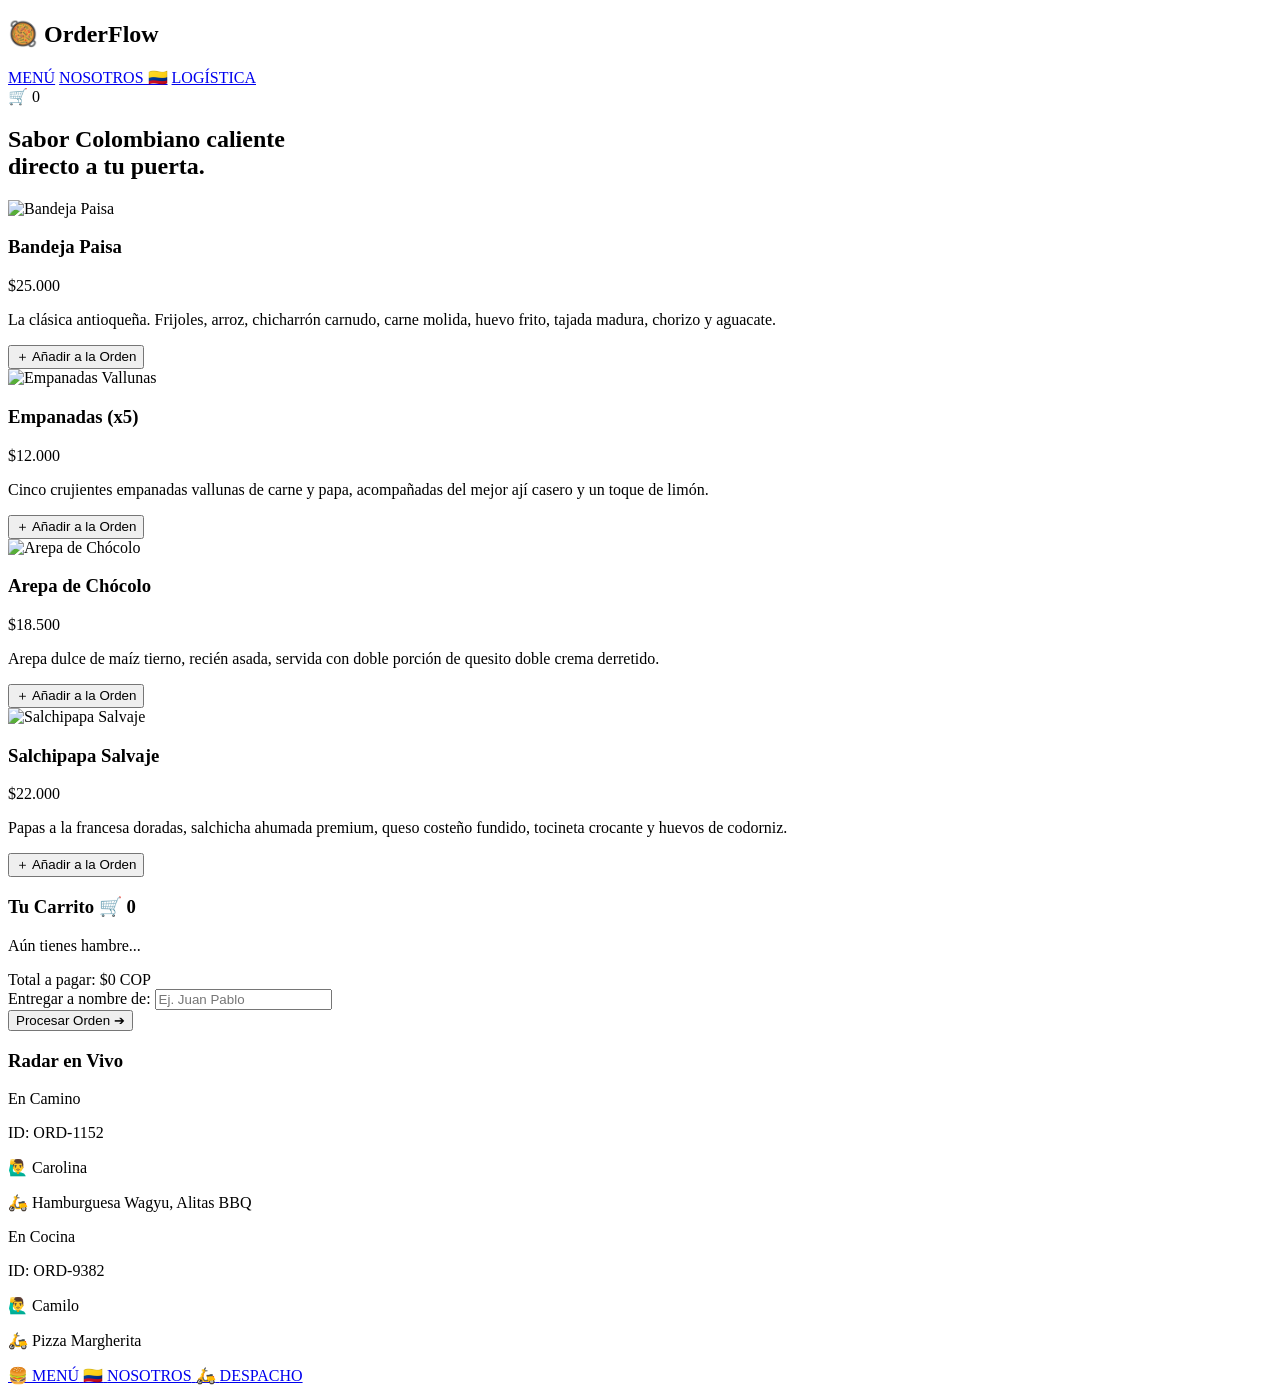
==== frontend/index.html @ 17a99659 "Fronted" ====
<!DOCTYPE html>
<html lang="es">
<head>
    <meta charset="UTF-8">
    <meta name="viewport" content="width=device-width, initial-scale=1.0">
    <title>OrderFlow - Menú 🇨🇴</title>
    <!-- Tailwind CSS CDN -->
    <script src="https://cdn.tailwindcss.com"></script>
</head>
<body class="bg-[#fdfbf9] min-h-screen text-gray-800 font-sans pb-24 md:pb-10">
    
    <!-- Navbar Premium -->
    <nav class="bg-white p-4 shadow-sm border-b border-orange-100 sticky top-0 z-50">
        <div class="container mx-auto max-w-5xl flex justify-between items-center px-4">
            <h1 class="text-2xl font-black tracking-tighter text-orange-600">🥘 Order<span class="text-gray-800">Flow</span></h1>
            <div class="hidden md:flex space-x-8 text-sm font-semibold text-gray-400 tracking-wide">
                <a href="index.html" class="text-orange-600 pb-1 border-b-2 border-orange-600">MENÚ</a>
                <a href="nosotros.html" class="hover:text-gray-800 transition">NOSOTROS 🇨🇴</a>
                <a href="logistica.html" class="hover:text-amber-600 transition">LOGÍSTICA</a>
            </div>
            <!-- Carrito en Navbar (Arriba a la derecha) -->
            <div onclick="document.getElementById('cartSection').scrollIntoView({behavior: 'smooth'})" class="bg-orange-100 px-3 py-1.5 rounded-full cursor-pointer hover:bg-orange-200 transition flex items-center gap-1.5 shadow-sm border border-orange-200">
                <span class="text-lg">🛒</span>
                <span id="navCartCount" class="font-bold text-orange-600 text-sm">0</span>
            </div>
        </div>
    </nav>

    <!-- Main Layout: Grid 2 Columnas -->
    <main class="container mx-auto px-4 mt-8 max-w-5xl">
        <h2 class="text-3xl md:text-4xl font-extrabold mb-8 text-gray-800 tracking-tight">Sabor Colombiano <span class="text-orange-500 italic">caliente</span> <br class="md:hidden">directo a tu puerta.</h2>
        
        <div class="flex flex-col lg:flex-row gap-8">
            
            <!-- Productos Locales (Izquierda) -->
            <div class="w-full lg:w-2/3 grid grid-cols-1 sm:grid-cols-2 gap-6" id="menuGrid">
                
                <!-- Card Paisa -->
                <div class="bg-white rounded-3xl shadow-sm border border-gray-100 overflow-hidden hover:shadow-xl transition duration-300 flex flex-col group relative">
                    <img src="https://images.unsplash.com/photo-1633504581786-316c800bc506?auto=format&fit=crop&q=80&w=800" alt="Bandeja Paisa" class="w-full h-48 object-cover group-hover:scale-105 transition duration-500">
                    <div class="p-5 flex flex-col flex-grow">
                        <div class="flex justify-between items-start mb-1">
                            <h3 class="font-bold text-lg text-gray-800">Bandeja Paisa</h3>
                            <span class="font-bold text-lg text-orange-500 bg-orange-50 px-2 rounded font-mono">$25.000</span>
                        </div>
                        <p class="text-xs text-gray-400 mb-5 leading-relaxed">La clásica antioqueña. Frijoles, arroz, chicharrón carnudo, carne molida, huevo frito, tajada madura, chorizo y aguacate.</p>
                        
                        <div class="mt-auto">
                            <button onclick="window.agregarAlCarrito('Bandeja Paisa', 25000)" class="w-full bg-orange-50 text-orange-600 font-bold py-2.5 rounded-xl hover:bg-orange-500 hover:text-white transition shadow-sm text-sm border border-orange-200 hover:border-transparent">
                                ＋ Añadir a la Orden
                            </button>
                        </div>
                    </div>
                </div>

                <!-- Card Empanadas -->
                <div class="bg-white rounded-3xl shadow-sm border border-gray-100 overflow-hidden hover:shadow-xl transition duration-300 flex flex-col group relative">
                    <img src="https://images.unsplash.com/photo-1601000676766-3d231de30ae7?auto=format&fit=crop&q=80&w=800" alt="Empanadas Vallunas" class="w-full h-48 object-cover group-hover:scale-105 transition duration-500">
                    <div class="p-5 flex flex-col flex-grow">
                        <div class="flex justify-between items-start mb-1">
                            <h3 class="font-bold text-lg text-gray-800">Empanadas (x5)</h3>
                            <span class="font-bold text-lg text-orange-500 bg-orange-50 px-2 rounded font-mono">$12.000</span>
                        </div>
                        <p class="text-xs text-gray-400 mb-5 leading-relaxed">Cinco crujientes empanadas vallunas de carne y papa, acompañadas del mejor ají casero y un toque de limón.</p>
                        
                        <div class="mt-auto">
                            <button onclick="window.agregarAlCarrito('Empanadas Vallunas', 12000)" class="w-full bg-orange-50 text-orange-600 font-bold py-2.5 rounded-xl hover:bg-orange-500 hover:text-white transition shadow-sm text-sm border border-orange-200 hover:border-transparent">
                                ＋ Añadir a la Orden
                            </button>
                        </div>
                    </div>
                </div>

                <!-- Card Arepa -->
                <div class="bg-white rounded-3xl shadow-sm border border-gray-100 overflow-hidden hover:shadow-xl transition duration-300 flex flex-col group relative">
                    <img src="https://images.unsplash.com/photo-1647426915159-fb9f82de405d?auto=format&fit=crop&q=80&w=800" alt="Arepa de Chócolo" class="w-full h-48 object-cover group-hover:scale-105 transition duration-500">
                    <div class="p-5 flex flex-col flex-grow">
                        <div class="flex justify-between items-start mb-1">
                            <h3 class="font-bold text-lg text-gray-800">Arepa de Chócolo</h3>
                            <span class="font-bold text-lg text-orange-500 bg-orange-50 px-2 rounded font-mono">$18.500</span>
                        </div>
                        <p class="text-xs text-gray-400 mb-5 leading-relaxed">Arepa dulce de maíz tierno, recién asada, servida con doble porción de quesito doble crema derretido.</p>
                        
                        <div class="mt-auto">
                            <button onclick="window.agregarAlCarrito('Arepa Chócolo', 18500)" class="w-full bg-orange-50 text-orange-600 font-bold py-2.5 rounded-xl hover:bg-orange-500 hover:text-white transition shadow-sm text-sm border border-orange-200 hover:border-transparent">
                                ＋ Añadir a la Orden
                            </button>
                        </div>
                    </div>
                </div>

                <!-- Card Salchipapa -->
                <div class="bg-white rounded-3xl shadow-sm border border-gray-100 overflow-hidden hover:shadow-xl transition duration-300 flex flex-col group relative">
                    <img src="https://images.unsplash.com/photo-1550505191-45de4c892b1b?auto=format&fit=crop&q=80&w=800" alt="Salchipapa Salvaje" class="w-full h-48 object-cover group-hover:scale-105 transition duration-500">
                    <div class="p-5 flex flex-col flex-grow">
                        <div class="flex justify-between items-start mb-1">
                            <h3 class="font-bold text-lg text-gray-800">Salchipapa Salvaje</h3>
                            <span class="font-bold text-lg text-orange-500 bg-orange-50 px-2 rounded font-mono">$22.000</span>
                        </div>
                        <p class="text-xs text-gray-400 mb-5 leading-relaxed">Papas a la francesa doradas, salchicha ahumada premium, queso costeño fundido, tocineta crocante y huevos de codorniz.</p>
                        
                        <div class="mt-auto">
                            <button onclick="window.agregarAlCarrito('Salchipapa Salvaje', 22000)" class="w-full bg-orange-50 text-orange-600 font-bold py-2.5 rounded-xl hover:bg-orange-500 hover:text-white transition shadow-sm text-sm border border-orange-200 hover:border-transparent">
                                ＋ Añadir a la Orden
                            </button>
                        </div>
                    </div>
                </div>

            </div>

            <!-- Panel Derecho (Carrito y Tracker) -->
            <div class="w-full lg:w-1/3 flex flex-col gap-6">
                
                <!-- Resumen Carrito -->
                <div id="cartSection" class="bg-white rounded-3xl shadow-lg border border-gray-100 p-6 scroll-mt-24">
                    <h3 class="text-xl font-bold mb-4 text-gray-800 flex items-center justify-between">
                        Tu Carrito 🛒
                        <span id="cartCountBadge" class="bg-orange-500 text-white text-xs px-2 py-0.5 rounded-full">0</span>
                    </h3>
                    
                    <!-- Items Box -->
                    <div id="cartItems" class="space-y-3 mb-4 max-h-48 overflow-y-auto pr-2">
                        <p class="text-gray-400 text-sm italic py-2 text-center">Aún tienes hambre...</p>
                    </div>

                    <div class="border-t border-gray-100 pt-4 mb-4">
                        <div class="flex justify-between items-center font-black text-lg text-gray-800">
                            <span>Total a pagar:</span>
                            <span id="cartTotal" class="text-orange-500 text-2xl font-mono">$0 COP</span>
                        </div>
                    </div>

                    <!-- Formulario Final Checkout -->
                    <form id="formPedido" class="space-y-4">
                        <div class="bg-gray-50 p-4 rounded-xl border border-gray-200">
                            <label class="block text-xs font-bold text-gray-500 mb-2">Entregar a nombre de:</label>
                            <input type="text" id="nombreInput" required class="w-full bg-white border border-gray-200 rounded-lg p-3 focus:ring-2 focus:ring-orange-500 outline-none text-sm transition" placeholder="Ej. Juan Pablo">
                        </div>
                        
                        <button type="submit" id="btnSubmit" class="w-full bg-orange-500 text-white font-bold py-3.5 rounded-xl hover:bg-orange-600 hover:-translate-y-1 transition transform shadow-lg shadow-orange-500/30 flex justify-center items-center cursor-pointer">
                            <span id="btnText">Procesar Orden ➔</span>
                        </button>
                    </form>
                </div>

                <!-- "Radar" de pedidos en vivo -->
                <div class="bg-gradient-to-br from-gray-800 to-gray-900 rounded-3xl p-6 shadow-xl text-white">
                    <div class="flex items-center gap-2 mb-4">
                        <span class="relative flex h-3 w-3">
                          <span class="animate-ping absolute inline-flex h-full w-full rounded-full bg-green-400 opacity-75"></span>
                          <span class="relative inline-flex rounded-full h-3 w-3 bg-green-500"></span>
                        </span>
                        <h3 class="font-bold text-sm uppercase tracking-wider text-gray-200">Radar en Vivo</h3>
                    </div>
                    
                    <div id="listaPedidos" class="space-y-3">
                        <p class="text-gray-500 text-sm italic">Tus domicilios recientes aparecerán aquí.</p>
                    </div>
                </div>

            </div>

        </div>
    </main>

    <!-- Mobile Bottom Navbar (App-like) -->
    <nav class="md:hidden fixed bottom-0 left-0 w-full bg-white border-t border-gray-100 z-50 flex justify-around items-center pt-2 pb-6 shadow-[0_-5px_15px_-3px_rgba(0,0,0,0.05)]">
        <a href="index.html" class="flex flex-col items-center text-orange-600 transition">
            <span class="text-xl mb-0.5">🍔</span>
            <span class="text-[10px] font-bold tracking-wider">MENÚ</span>
        </a>
        <a href="nosotros.html" class="flex flex-col items-center text-gray-400 hover:text-gray-800 transition">
            <span class="text-xl mb-0.5">🇨🇴</span>
            <span class="text-[10px] font-bold tracking-wider">NOSOTROS</span>
        </a>
        <a href="logistica.html" class="flex flex-col items-center text-gray-400 hover:text-gray-800 transition">
            <span class="text-xl mb-0.5">🛵</span>
            <span class="text-[10px] font-bold tracking-wider">DESPACHO</span>
        </a>
    </nav>

    <!-- JS Modular -->
    <script type="module" src="js/app.js"></script>
</body>
</html>
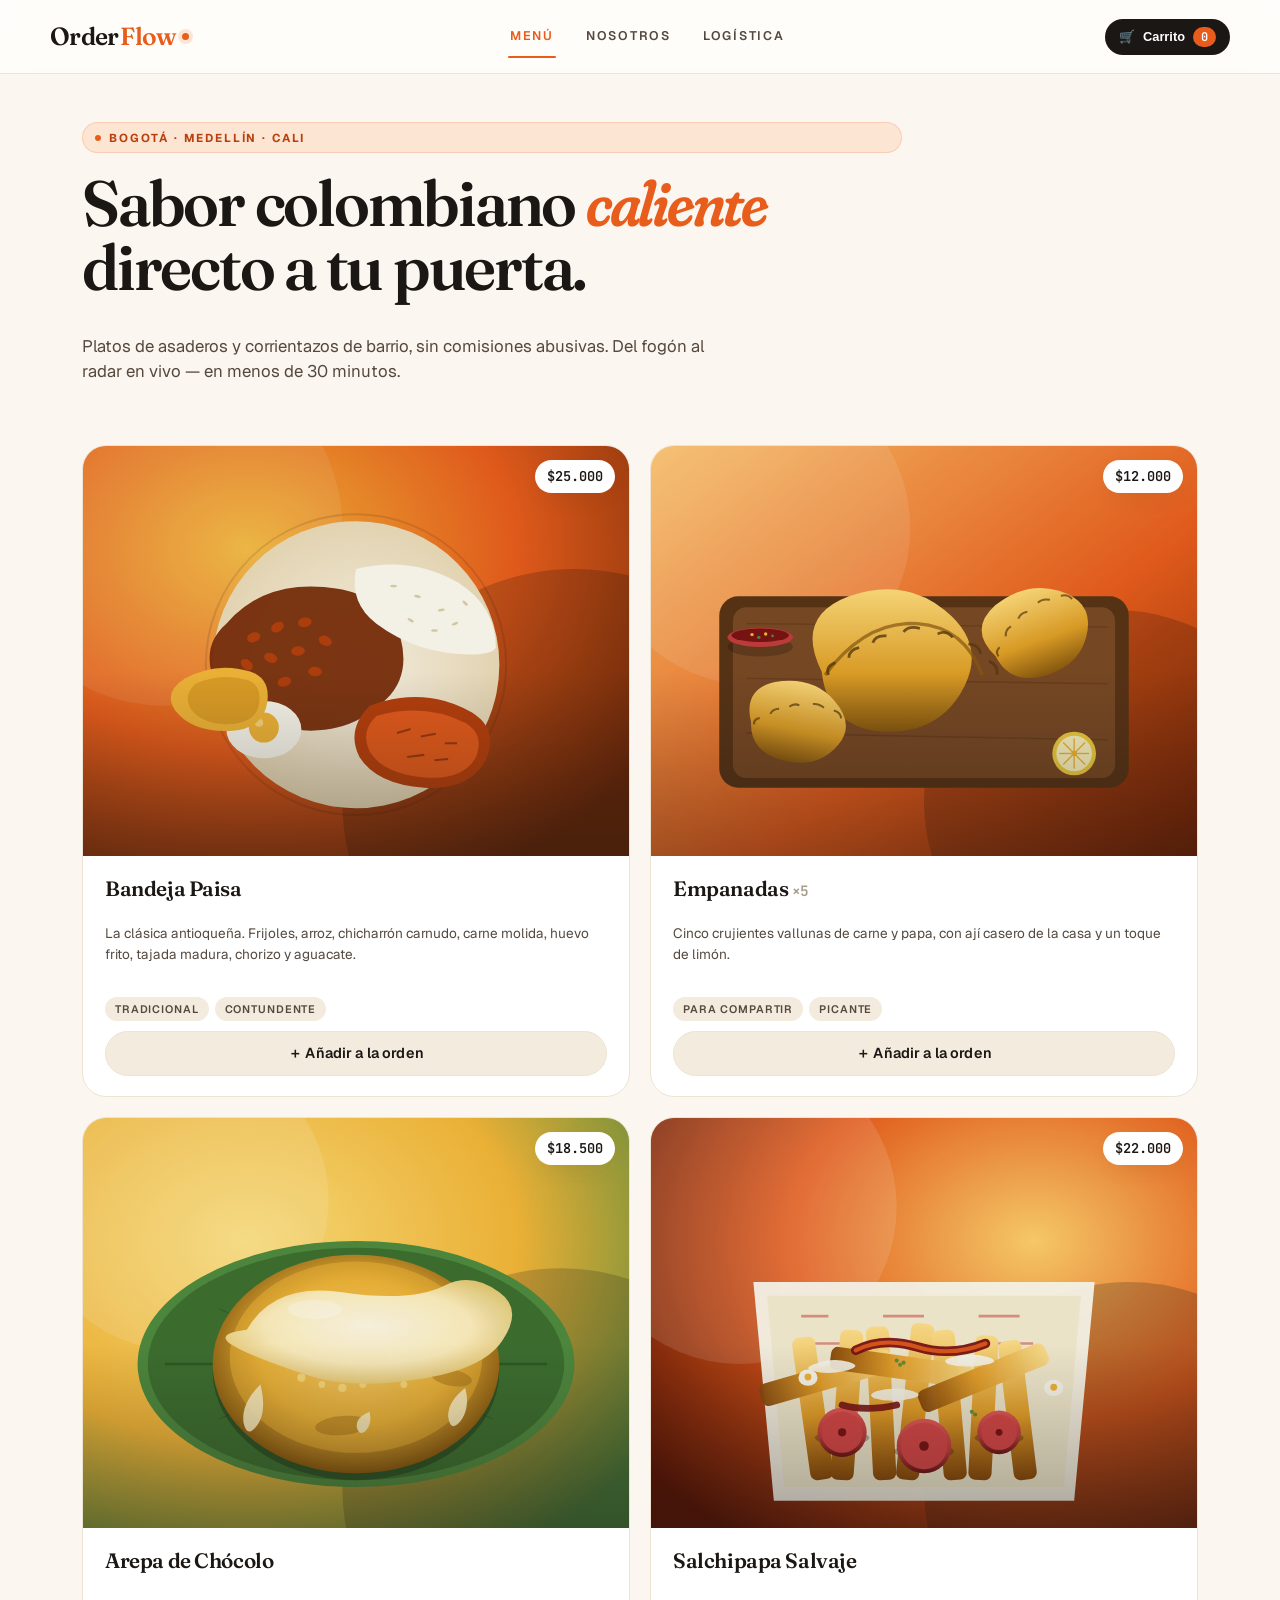
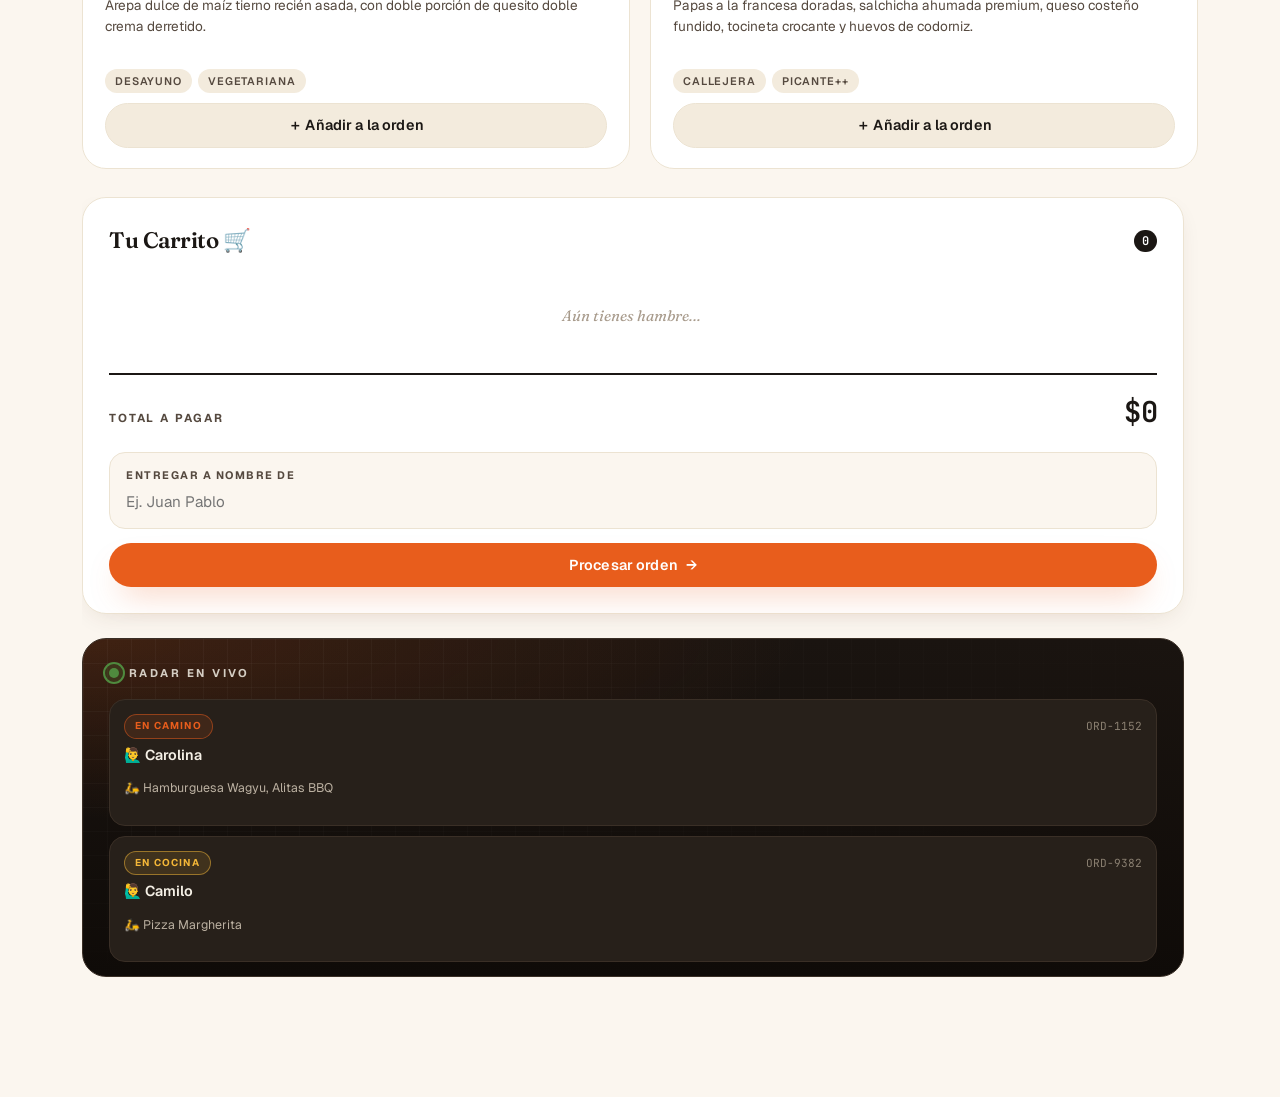
==== commit 3cd3c0ff: "feat(fronted) Estilo remodelado" ====
--- a/frontend/index.html
+++ b/frontend/index.html
@@ -3,184 +3,201 @@
 <head>
     <meta charset="UTF-8">
     <meta name="viewport" content="width=device-width, initial-scale=1.0">
-    <title>OrderFlow - Menú 🇨🇴</title>
-    <!-- Tailwind CSS CDN -->
-    <script src="https://cdn.tailwindcss.com"></script>
+    <meta name="description" content="OrderFlow — sabor colombiano caliente directo a tu puerta. Plataforma serverless de domicilios para restaurantes locales.">
+    <title>OrderFlow · Sabor colombiano caliente</title>
+
+    <link rel="preconnect" href="https://fonts.googleapis.com">
+    <link rel="preconnect" href="https://fonts.gstatic.com" crossorigin>
+    <link href="https://fonts.googleapis.com/css2?family=Fraunces:ital,opsz,wght@0,9..144,400..700;1,9..144,400..700&family=Geist:wght@300..700&family=JetBrains+Mono:wght@400;600&display=swap" rel="stylesheet">
+
+    <link rel="stylesheet" href="assets/styles/tokens.css">
+    <link rel="stylesheet" href="assets/styles/app.css">
 </head>
-<body class="bg-[#fdfbf9] min-h-screen text-gray-800 font-sans pb-24 md:pb-10">
-    
-    <!-- Navbar Premium -->
-    <nav class="bg-white p-4 shadow-sm border-b border-orange-100 sticky top-0 z-50">
-        <div class="container mx-auto max-w-5xl flex justify-between items-center px-4">
-            <h1 class="text-2xl font-black tracking-tighter text-orange-600">🥘 Order<span class="text-gray-800">Flow</span></h1>
-            <div class="hidden md:flex space-x-8 text-sm font-semibold text-gray-400 tracking-wide">
-                <a href="index.html" class="text-orange-600 pb-1 border-b-2 border-orange-600">MENÚ</a>
-                <a href="nosotros.html" class="hover:text-gray-800 transition">NOSOTROS 🇨🇴</a>
-                <a href="logistica.html" class="hover:text-amber-600 transition">LOGÍSTICA</a>
-            </div>
-            <!-- Carrito en Navbar (Arriba a la derecha) -->
-            <div onclick="document.getElementById('cartSection').scrollIntoView({behavior: 'smooth'})" class="bg-orange-100 px-3 py-1.5 rounded-full cursor-pointer hover:bg-orange-200 transition flex items-center gap-1.5 shadow-sm border border-orange-200">
-                <span class="text-lg">🛒</span>
-                <span id="navCartCount" class="font-bold text-orange-600 text-sm">0</span>
-            </div>
+<body>
+
+    <!-- NAV -->
+    <header class="nav-top">
+        <div class="contenedor nav-top__fila">
+            <a href="index.html" class="marca" style="text-decoration:none; color:var(--carbon);">
+                Order<span class="marca__acento">Flow</span><span class="marca__punto"></span>
+            </a>
+            <nav class="nav-enlaces">
+                <a href="index.html" class="activo">Menú</a>
+                <a href="nosotros.html">Nosotros</a>
+                <a href="logistica.html">Logística</a>
+            </nav>
+            <button type="button" class="pill-carrito" onclick="document.getElementById('cartSection').scrollIntoView({behavior:'smooth'})" aria-label="Ir al carrito">
+                <span aria-hidden="true">🛒</span>
+                <span>Carrito</span>
+                <span class="pill-carrito__num" id="navCartCount">0</span>
+            </button>
         </div>
-    </nav>
-
-    <!-- Main Layout: Grid 2 Columnas -->
-    <main class="container mx-auto px-4 mt-8 max-w-5xl">
-        <h2 class="text-3xl md:text-4xl font-extrabold mb-8 text-gray-800 tracking-tight">Sabor Colombiano <span class="text-orange-500 italic">caliente</span> <br class="md:hidden">directo a tu puerta.</h2>
-        
-        <div class="flex flex-col lg:flex-row gap-8">
-            
-            <!-- Productos Locales (Izquierda) -->
-            <div class="w-full lg:w-2/3 grid grid-cols-1 sm:grid-cols-2 gap-6" id="menuGrid">
-                
-                <!-- Card Paisa -->
-                <div class="bg-white rounded-3xl shadow-sm border border-gray-100 overflow-hidden hover:shadow-xl transition duration-300 flex flex-col group relative">
-                    <img src="https://images.unsplash.com/photo-1633504581786-316c800bc506?auto=format&fit=crop&q=80&w=800" alt="Bandeja Paisa" class="w-full h-48 object-cover group-hover:scale-105 transition duration-500">
-                    <div class="p-5 flex flex-col flex-grow">
-                        <div class="flex justify-between items-start mb-1">
-                            <h3 class="font-bold text-lg text-gray-800">Bandeja Paisa</h3>
-                            <span class="font-bold text-lg text-orange-500 bg-orange-50 px-2 rounded font-mono">$25.000</span>
-                        </div>
-                        <p class="text-xs text-gray-400 mb-5 leading-relaxed">La clásica antioqueña. Frijoles, arroz, chicharrón carnudo, carne molida, huevo frito, tajada madura, chorizo y aguacate.</p>
-                        
-                        <div class="mt-auto">
-                            <button onclick="window.agregarAlCarrito('Bandeja Paisa', 25000)" class="w-full bg-orange-50 text-orange-600 font-bold py-2.5 rounded-xl hover:bg-orange-500 hover:text-white transition shadow-sm text-sm border border-orange-200 hover:border-transparent">
-                                ＋ Añadir a la Orden
-                            </button>
-                        </div>
-                    </div>
-                </div>
-
-                <!-- Card Empanadas -->
-                <div class="bg-white rounded-3xl shadow-sm border border-gray-100 overflow-hidden hover:shadow-xl transition duration-300 flex flex-col group relative">
-                    <img src="https://images.unsplash.com/photo-1601000676766-3d231de30ae7?auto=format&fit=crop&q=80&w=800" alt="Empanadas Vallunas" class="w-full h-48 object-cover group-hover:scale-105 transition duration-500">
-                    <div class="p-5 flex flex-col flex-grow">
-                        <div class="flex justify-between items-start mb-1">
-                            <h3 class="font-bold text-lg text-gray-800">Empanadas (x5)</h3>
-                            <span class="font-bold text-lg text-orange-500 bg-orange-50 px-2 rounded font-mono">$12.000</span>
-                        </div>
-                        <p class="text-xs text-gray-400 mb-5 leading-relaxed">Cinco crujientes empanadas vallunas de carne y papa, acompañadas del mejor ají casero y un toque de limón.</p>
-                        
-                        <div class="mt-auto">
-                            <button onclick="window.agregarAlCarrito('Empanadas Vallunas', 12000)" class="w-full bg-orange-50 text-orange-600 font-bold py-2.5 rounded-xl hover:bg-orange-500 hover:text-white transition shadow-sm text-sm border border-orange-200 hover:border-transparent">
-                                ＋ Añadir a la Orden
-                            </button>
-                        </div>
-                    </div>
-                </div>
-
-                <!-- Card Arepa -->
-                <div class="bg-white rounded-3xl shadow-sm border border-gray-100 overflow-hidden hover:shadow-xl transition duration-300 flex flex-col group relative">
-                    <img src="https://images.unsplash.com/photo-1647426915159-fb9f82de405d?auto=format&fit=crop&q=80&w=800" alt="Arepa de Chócolo" class="w-full h-48 object-cover group-hover:scale-105 transition duration-500">
-                    <div class="p-5 flex flex-col flex-grow">
-                        <div class="flex justify-between items-start mb-1">
-                            <h3 class="font-bold text-lg text-gray-800">Arepa de Chócolo</h3>
-                            <span class="font-bold text-lg text-orange-500 bg-orange-50 px-2 rounded font-mono">$18.500</span>
-                        </div>
-                        <p class="text-xs text-gray-400 mb-5 leading-relaxed">Arepa dulce de maíz tierno, recién asada, servida con doble porción de quesito doble crema derretido.</p>
-                        
-                        <div class="mt-auto">
-                            <button onclick="window.agregarAlCarrito('Arepa Chócolo', 18500)" class="w-full bg-orange-50 text-orange-600 font-bold py-2.5 rounded-xl hover:bg-orange-500 hover:text-white transition shadow-sm text-sm border border-orange-200 hover:border-transparent">
-                                ＋ Añadir a la Orden
-                            </button>
-                        </div>
-                    </div>
-                </div>
-
-                <!-- Card Salchipapa -->
-                <div class="bg-white rounded-3xl shadow-sm border border-gray-100 overflow-hidden hover:shadow-xl transition duration-300 flex flex-col group relative">
-                    <img src="https://images.unsplash.com/photo-1550505191-45de4c892b1b?auto=format&fit=crop&q=80&w=800" alt="Salchipapa Salvaje" class="w-full h-48 object-cover group-hover:scale-105 transition duration-500">
-                    <div class="p-5 flex flex-col flex-grow">
-                        <div class="flex justify-between items-start mb-1">
-                            <h3 class="font-bold text-lg text-gray-800">Salchipapa Salvaje</h3>
-                            <span class="font-bold text-lg text-orange-500 bg-orange-50 px-2 rounded font-mono">$22.000</span>
-                        </div>
-                        <p class="text-xs text-gray-400 mb-5 leading-relaxed">Papas a la francesa doradas, salchicha ahumada premium, queso costeño fundido, tocineta crocante y huevos de codorniz.</p>
-                        
-                        <div class="mt-auto">
-                            <button onclick="window.agregarAlCarrito('Salchipapa Salvaje', 22000)" class="w-full bg-orange-50 text-orange-600 font-bold py-2.5 rounded-xl hover:bg-orange-500 hover:text-white transition shadow-sm text-sm border border-orange-200 hover:border-transparent">
-                                ＋ Añadir a la Orden
-                            </button>
-                        </div>
-                    </div>
-                </div>
-
-            </div>
-
-            <!-- Panel Derecho (Carrito y Tracker) -->
-            <div class="w-full lg:w-1/3 flex flex-col gap-6">
-                
-                <!-- Resumen Carrito -->
-                <div id="cartSection" class="bg-white rounded-3xl shadow-lg border border-gray-100 p-6 scroll-mt-24">
-                    <h3 class="text-xl font-bold mb-4 text-gray-800 flex items-center justify-between">
-                        Tu Carrito 🛒
-                        <span id="cartCountBadge" class="bg-orange-500 text-white text-xs px-2 py-0.5 rounded-full">0</span>
-                    </h3>
-                    
-                    <!-- Items Box -->
-                    <div id="cartItems" class="space-y-3 mb-4 max-h-48 overflow-y-auto pr-2">
-                        <p class="text-gray-400 text-sm italic py-2 text-center">Aún tienes hambre...</p>
-                    </div>
-
-                    <div class="border-t border-gray-100 pt-4 mb-4">
-                        <div class="flex justify-between items-center font-black text-lg text-gray-800">
-                            <span>Total a pagar:</span>
-                            <span id="cartTotal" class="text-orange-500 text-2xl font-mono">$0 COP</span>
-                        </div>
-                    </div>
-
-                    <!-- Formulario Final Checkout -->
-                    <form id="formPedido" class="space-y-4">
-                        <div class="bg-gray-50 p-4 rounded-xl border border-gray-200">
-                            <label class="block text-xs font-bold text-gray-500 mb-2">Entregar a nombre de:</label>
-                            <input type="text" id="nombreInput" required class="w-full bg-white border border-gray-200 rounded-lg p-3 focus:ring-2 focus:ring-orange-500 outline-none text-sm transition" placeholder="Ej. Juan Pablo">
-                        </div>
-                        
-                        <button type="submit" id="btnSubmit" class="w-full bg-orange-500 text-white font-bold py-3.5 rounded-xl hover:bg-orange-600 hover:-translate-y-1 transition transform shadow-lg shadow-orange-500/30 flex justify-center items-center cursor-pointer">
-                            <span id="btnText">Procesar Orden ➔</span>
+    </header>
+
+    <!-- HERO + GRID -->
+    <main class="contenedor" style="padding-top:48px; padding-bottom:80px;">
+
+        <section style="display:flex; flex-direction:column; gap:18px; max-width:820px; margin-bottom:44px;">
+            <span class="kicker">
+                <span style="width:6px;height:6px;border-radius:99px;background:var(--brasa);display:inline-block"></span>
+                Bogotá · Medellín · Cali
+            </span>
+            <h1 class="titular">
+                Sabor colombiano <em>caliente</em><br>
+                directo a tu puerta.
+            </h1>
+            <p class="subtitular">
+                Platos de asaderos y corrientazos de barrio, sin comisiones abusivas.
+                Del fogón al radar en vivo — en menos de 30 minutos.
+            </p>
+        </section>
+
+        <div style="display:grid; grid-template-columns:1fr; gap:28px;" class="grid-mayor">
+            <section class="plato-grid">
+                <!-- Plato: Bandeja Paisa -->
+                <article class="plato reveal">
+                    <div class="plato__foto-wrap">
+                        <span class="plato__precio-badge">$25.000</span>
+                        <img data-img="bandeja-paisa.svg" alt="Bandeja Paisa servida con frijoles, chicharrón, huevo y tajada madura" class="plato__foto" loading="lazy">
+                    </div>
+                    <div class="plato__cuerpo">
+                        <h2 class="plato__titulo">Bandeja Paisa</h2>
+                        <p class="plato__desc">La clásica antioqueña. Frijoles, arroz, chicharrón carnudo, carne molida, huevo frito, tajada madura, chorizo y aguacate.</p>
+                        <div class="plato__tags">
+                            <span class="plato__tag">tradicional</span>
+                            <span class="plato__tag">contundente</span>
+                        </div>
+                        <button type="button" class="btn btn--fantasma btn--bloque" onclick="window.agregarAlCarrito('Bandeja Paisa', 25000)">
+                            ＋ Añadir a la orden
+                        </button>
+                    </div>
+                </article>
+
+                <!-- Plato: Empanadas -->
+                <article class="plato reveal">
+                    <div class="plato__foto-wrap">
+                        <span class="plato__precio-badge">$12.000</span>
+                        <img data-img="empanadas.svg" alt="Empanadas vallunas doradas con ají y limón" class="plato__foto" loading="lazy">
+                    </div>
+                    <div class="plato__cuerpo">
+                        <h2 class="plato__titulo">Empanadas <span style="font-family:var(--fuente-mono); font-size:0.9rem; color:var(--ceniza);">×5</span></h2>
+                        <p class="plato__desc">Cinco crujientes vallunas de carne y papa, con ají casero de la casa y un toque de limón.</p>
+                        <div class="plato__tags">
+                            <span class="plato__tag">para compartir</span>
+                            <span class="plato__tag">picante</span>
+                        </div>
+                        <button type="button" class="btn btn--fantasma btn--bloque" onclick="window.agregarAlCarrito('Empanadas Vallunas', 12000)">
+                            ＋ Añadir a la orden
+                        </button>
+                    </div>
+                </article>
+
+                <!-- Plato: Arepa Chócolo -->
+                <article class="plato reveal">
+                    <div class="plato__foto-wrap">
+                        <span class="plato__precio-badge">$18.500</span>
+                        <img data-img="arepa-chocolo.svg" alt="Arepa de chócolo con quesito doble crema derretido" class="plato__foto" loading="lazy">
+                    </div>
+                    <div class="plato__cuerpo">
+                        <h2 class="plato__titulo">Arepa de Chócolo</h2>
+                        <p class="plato__desc">Arepa dulce de maíz tierno recién asada, con doble porción de quesito doble crema derretido.</p>
+                        <div class="plato__tags">
+                            <span class="plato__tag">desayuno</span>
+                            <span class="plato__tag">vegetariana</span>
+                        </div>
+                        <button type="button" class="btn btn--fantasma btn--bloque" onclick="window.agregarAlCarrito('Arepa Chócolo', 18500)">
+                            ＋ Añadir a la orden
+                        </button>
+                    </div>
+                </article>
+
+                <!-- Plato: Salchipapa -->
+                <article class="plato reveal">
+                    <div class="plato__foto-wrap">
+                        <span class="plato__precio-badge">$22.000</span>
+                        <img data-img="salchipapa.svg" alt="Salchipapa salvaje con tocineta, queso costeño y huevos de codorniz" class="plato__foto" loading="lazy">
+                    </div>
+                    <div class="plato__cuerpo">
+                        <h2 class="plato__titulo">Salchipapa Salvaje</h2>
+                        <p class="plato__desc">Papas a la francesa doradas, salchicha ahumada premium, queso costeño fundido, tocineta crocante y huevos de codorniz.</p>
+                        <div class="plato__tags">
+                            <span class="plato__tag">callejera</span>
+                            <span class="plato__tag">picante++</span>
+                        </div>
+                        <button type="button" class="btn btn--fantasma btn--bloque" onclick="window.agregarAlCarrito('Salchipapa Salvaje', 22000)">
+                            ＋ Añadir a la orden
+                        </button>
+                    </div>
+                </article>
+            </section>
+
+            <!-- PANEL LATERAL: CARRITO + RADAR -->
+            <aside class="panel-lateral">
+                <!-- Carrito -->
+                <section id="cartSection" class="panel" style="scroll-margin-top:96px;">
+                    <div class="panel__titulo">
+                        <span>Tu Carrito <span aria-hidden="true">🛒</span></span>
+                        <span class="pill-carrito__num" id="cartCountBadge" style="background:var(--carbon);">0</span>
+                    </div>
+
+                    <div id="cartItems" class="carrito-items">
+                        <p class="carrito-vacio">Aún tienes hambre…</p>
+                    </div>
+
+                    <div class="carrito-total">
+                        <span class="carrito-total__label">Total a pagar</span>
+                        <span id="cartTotal" class="carrito-total__valor">$0</span>
+                    </div>
+
+                    <form id="formPedido">
+                        <div class="campo">
+                            <label for="nombreInput">Entregar a nombre de</label>
+                            <input type="text" id="nombreInput" required placeholder="Ej. Juan Pablo">
+                        </div>
+                        <button type="submit" id="btnSubmit" class="btn btn--primario btn--bloque">
+                            <span id="btnText">Procesar orden</span>
+                            <span aria-hidden="true">→</span>
                         </button>
                     </form>
-                </div>
-
-                <!-- "Radar" de pedidos en vivo -->
-                <div class="bg-gradient-to-br from-gray-800 to-gray-900 rounded-3xl p-6 shadow-xl text-white">
-                    <div class="flex items-center gap-2 mb-4">
-                        <span class="relative flex h-3 w-3">
-                          <span class="animate-ping absolute inline-flex h-full w-full rounded-full bg-green-400 opacity-75"></span>
-                          <span class="relative inline-flex rounded-full h-3 w-3 bg-green-500"></span>
-                        </span>
-                        <h3 class="font-bold text-sm uppercase tracking-wider text-gray-200">Radar en Vivo</h3>
-                    </div>
-                    
-                    <div id="listaPedidos" class="space-y-3">
-                        <p class="text-gray-500 text-sm italic">Tus domicilios recientes aparecerán aquí.</p>
-                    </div>
-                </div>
-
-            </div>
-
+                </section>
+
+                <!-- Radar -->
+                <section class="radar" style="margin-top:24px;">
+                    <div class="radar__header">
+                        <span class="latido"></span>
+                        <span class="radar__titulo">Radar en vivo</span>
+                    </div>
+                    <div id="listaPedidos" class="radar__lista">
+                        <p class="kanban-vacia" style="color:#6d6254;">Tus domicilios recientes aparecerán aquí.</p>
+                    </div>
+                </section>
+            </aside>
         </div>
     </main>
 
-    <!-- Mobile Bottom Navbar (App-like) -->
-    <nav class="md:hidden fixed bottom-0 left-0 w-full bg-white border-t border-gray-100 z-50 flex justify-around items-center pt-2 pb-6 shadow-[0_-5px_15px_-3px_rgba(0,0,0,0.05)]">
-        <a href="index.html" class="flex flex-col items-center text-orange-600 transition">
-            <span class="text-xl mb-0.5">🍔</span>
-            <span class="text-[10px] font-bold tracking-wider">MENÚ</span>
-        </a>
-        <a href="nosotros.html" class="flex flex-col items-center text-gray-400 hover:text-gray-800 transition">
-            <span class="text-xl mb-0.5">🇨🇴</span>
-            <span class="text-[10px] font-bold tracking-wider">NOSOTROS</span>
-        </a>
-        <a href="logistica.html" class="flex flex-col items-center text-gray-400 hover:text-gray-800 transition">
-            <span class="text-xl mb-0.5">🛵</span>
-            <span class="text-[10px] font-bold tracking-wider">DESPACHO</span>
-        </a>
+    <!-- Nav móvil inferior -->
+    <nav class="nav-movil">
+        <a href="index.html" class="activo"><span class="emoji">🍔</span>Menú</a>
+        <a href="nosotros.html"><span class="emoji">🇨🇴</span>Nosotros</a>
+        <a href="logistica.html"><span class="emoji">🛵</span>Despacho</a>
     </nav>
 
-    <!-- JS Modular -->
-    <script type="module" src="js/app.js"></script>
+    <style>
+        /* Layout específico de esta página */
+        @media (min-width: 1024px) {
+            .grid-mayor { grid-template-columns: 1.9fr 1fr; gap: 40px; }
+        }
+        .plato-grid {
+            display: grid;
+            grid-template-columns: 1fr;
+            gap: 20px;
+        }
+        @media (min-width: 560px) { .plato-grid { grid-template-columns: 1fr 1fr; } }
+        .panel-lateral { display: flex; flex-direction: column; }
+        body { padding-bottom: 96px; }
+        @media (min-width: 768px) { body { padding-bottom: 40px; } }
+    </style>
+
+    <script type="module" src="assets/scripts/app.js"></script>
 </body>
 </html>
--- a/frontend/assets/styles/tokens.css
+++ b/frontend/assets/styles/tokens.css
@@ -0,0 +1,125 @@
+/* =========================================================================
+   OrderFlow · Design Tokens
+   Paleta inspirada en la cocina colombiana: brasa, masa, cilantro, carbón.
+   ========================================================================= */
+
+:root {
+  /* Color · Superficie */
+  --masa:        #fbf6ef;   /* fondo cálido (harina de maíz) */
+  --masa-profundo: #f3ebdd; /* hover/bordes de la masa */
+  --papel:       #ffffff;   /* cards */
+  --carbon:      #1b1714;   /* texto principal */
+  --carbon-suave: #55493f;  /* texto secundario */
+  --ceniza:      #a89b8c;   /* texto muted */
+  --linea:       #ece3d2;   /* borders */
+
+  /* Color · Marca */
+  --brasa:       #e85d1c;   /* naranja firmado */
+  --brasa-hondo: #b9400d;   /* hover / énfasis */
+  --brasa-humo:  #fde5d4;   /* tinte de fondo */
+  --yuca:        #f4b738;   /* amarillo cálido acento */
+  --cilantro:    #4f8a3e;   /* éxito / entregado */
+  --salsa:       #c33c3c;   /* alerta */
+  --cielo:       #2b5d7c;   /* info / recibido */
+
+  /* Color · Panel oscuro (logística) */
+  --noche:       #0f0b08;
+  --noche-2:     #1a1410;
+  --noche-3:     #27201a;
+  --noche-linea: #3a2f26;
+
+  /* Tipografía */
+  --fuente-display: 'Fraunces', 'Playfair Display', Georgia, serif;
+  --fuente-body:    'Geist', 'Inter', -apple-system, BlinkMacSystemFont, sans-serif;
+  --fuente-mono:    'JetBrains Mono', 'Geist Mono', ui-monospace, monospace;
+
+  /* Tamaños */
+  --radio-sm: 10px;
+  --radio-md: 16px;
+  --radio-lg: 24px;
+  --radio-xl: 32px;
+
+  /* Sombras cálidas (tono brasa en vez de negro neutro) */
+  --sombra-sm: 0 1px 2px rgba(78, 42, 12, 0.06);
+  --sombra-md: 0 8px 24px -8px rgba(78, 42, 12, 0.12);
+  --sombra-lg: 0 24px 48px -16px rgba(78, 42, 12, 0.18);
+  --sombra-brasa: 0 16px 32px -12px rgba(232, 93, 28, 0.35);
+
+  /* Transiciones */
+  --ease: cubic-bezier(0.22, 1, 0.36, 1);
+  --dur:  220ms;
+}
+
+/* =========================================================================
+   Reset suave + base
+   ========================================================================= */
+
+*, *::before, *::after { box-sizing: border-box; }
+
+html {
+  -webkit-text-size-adjust: 100%;
+  scroll-behavior: smooth;
+}
+
+body {
+  margin: 0;
+  font-family: var(--fuente-body);
+  font-feature-settings: "ss01", "cv11";
+  color: var(--carbon);
+  background: var(--masa);
+  line-height: 1.5;
+  -webkit-font-smoothing: antialiased;
+  -moz-osx-font-smoothing: grayscale;
+}
+
+h1, h2, h3, h4 {
+  font-family: var(--fuente-display);
+  font-weight: 600;
+  letter-spacing: -0.02em;
+  line-height: 1.05;
+  margin: 0;
+}
+
+.font-display { font-family: var(--fuente-display); }
+.font-mono    { font-family: var(--fuente-mono); }
+
+/* Texto editorial — itálica sutil con opsz máxima */
+.italic-editorial {
+  font-family: var(--fuente-display);
+  font-style: italic;
+  font-variation-settings: "opsz" 144, "SOFT" 100;
+}
+
+/* Grano sutil para atmósfera — reutilizable como capa decorativa */
+.grano::before {
+  content: "";
+  position: absolute;
+  inset: 0;
+  pointer-events: none;
+  opacity: 0.04;
+  mix-blend-mode: multiply;
+  background-image: url("data:image/svg+xml;utf8,<svg xmlns='http://www.w3.org/2000/svg' width='160' height='160'><filter id='n'><feTurbulence type='fractalNoise' baseFrequency='0.9' numOctaves='2' stitchTiles='stitch'/></filter><rect width='100%' height='100%' filter='url(%23n)'/></svg>");
+}
+
+/* Scrollbar cálida */
+::-webkit-scrollbar { width: 10px; height: 10px; }
+::-webkit-scrollbar-track { background: transparent; }
+::-webkit-scrollbar-thumb {
+  background: var(--linea);
+  border-radius: 999px;
+  border: 2px solid var(--masa);
+}
+::-webkit-scrollbar-thumb:hover { background: var(--ceniza); }
+
+/* Selección */
+::selection {
+  background: var(--brasa);
+  color: var(--papel);
+}
+
+/* Focus accesible y coherente */
+:focus-visible {
+  outline: 2px solid var(--brasa);
+  outline-offset: 3px;
+  border-radius: 6px;
+}
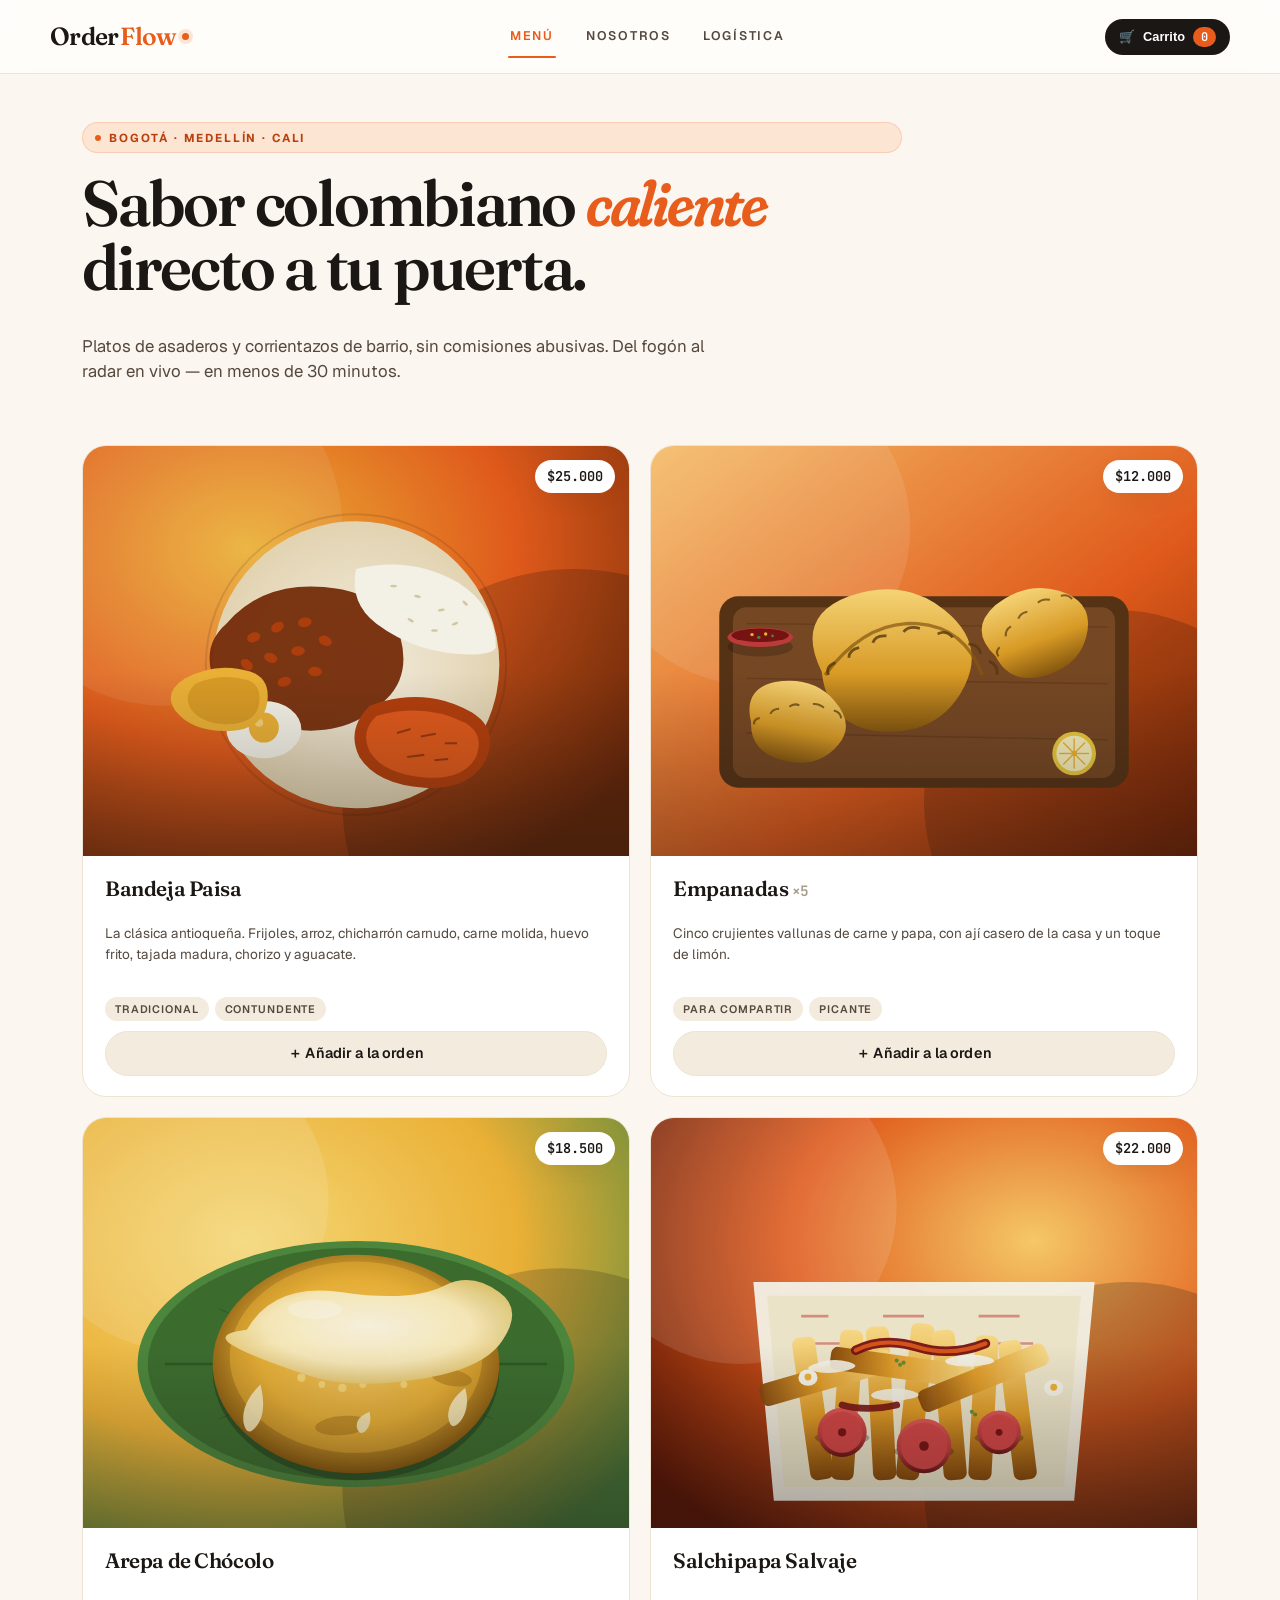
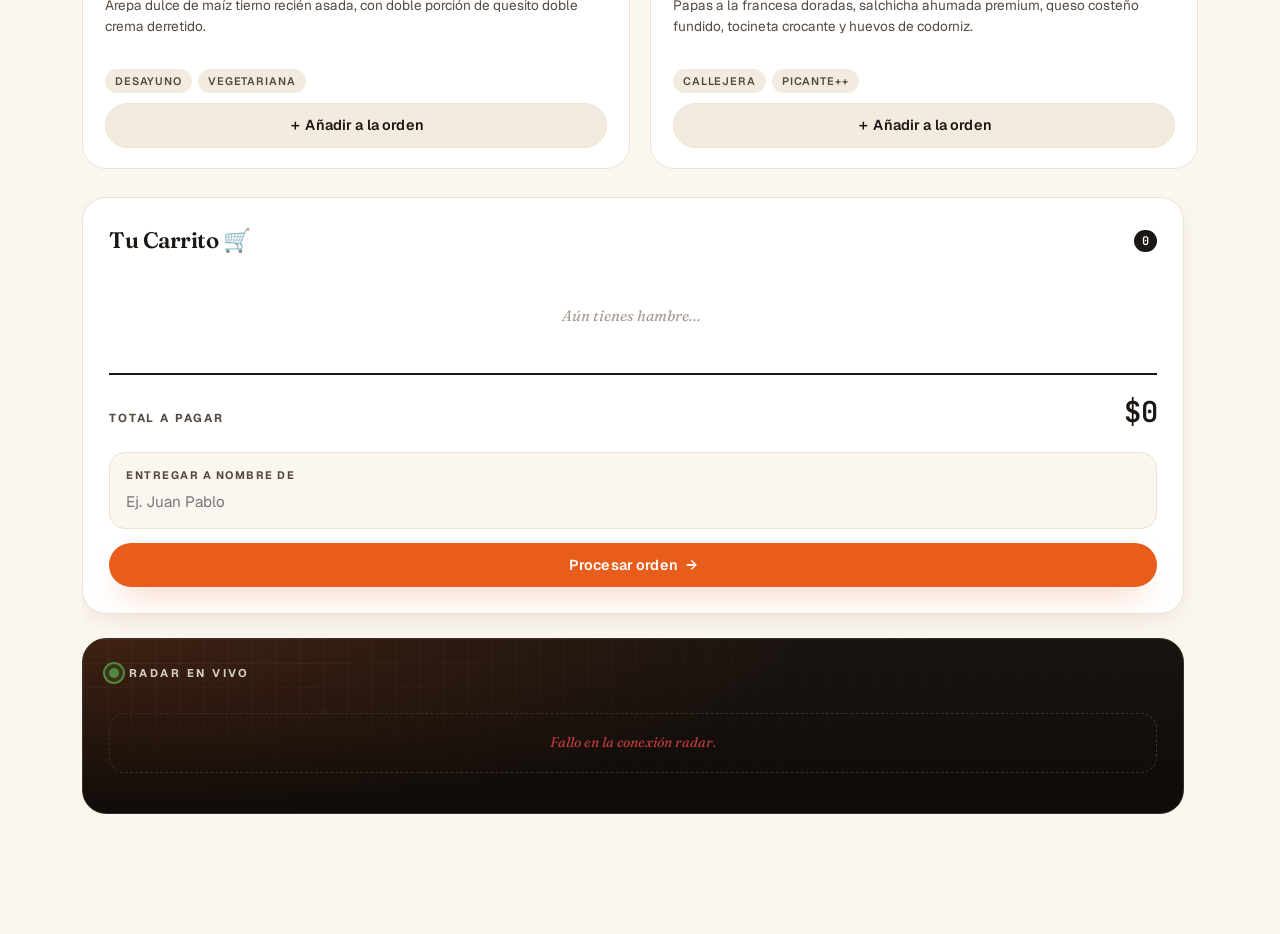
==== commit 0bd19f4b: "fix(fronted ux): arreglo de fronted" ====
--- a/frontend/index.html
+++ b/frontend/index.html
@@ -198,6 +198,7 @@
         @media (min-width: 768px) { body { padding-bottom: 40px; } }
     </style>
 
+    <script src="assets/scripts/env.js"></script>
     <script type="module" src="assets/scripts/app.js"></script>
 </body>
 </html>
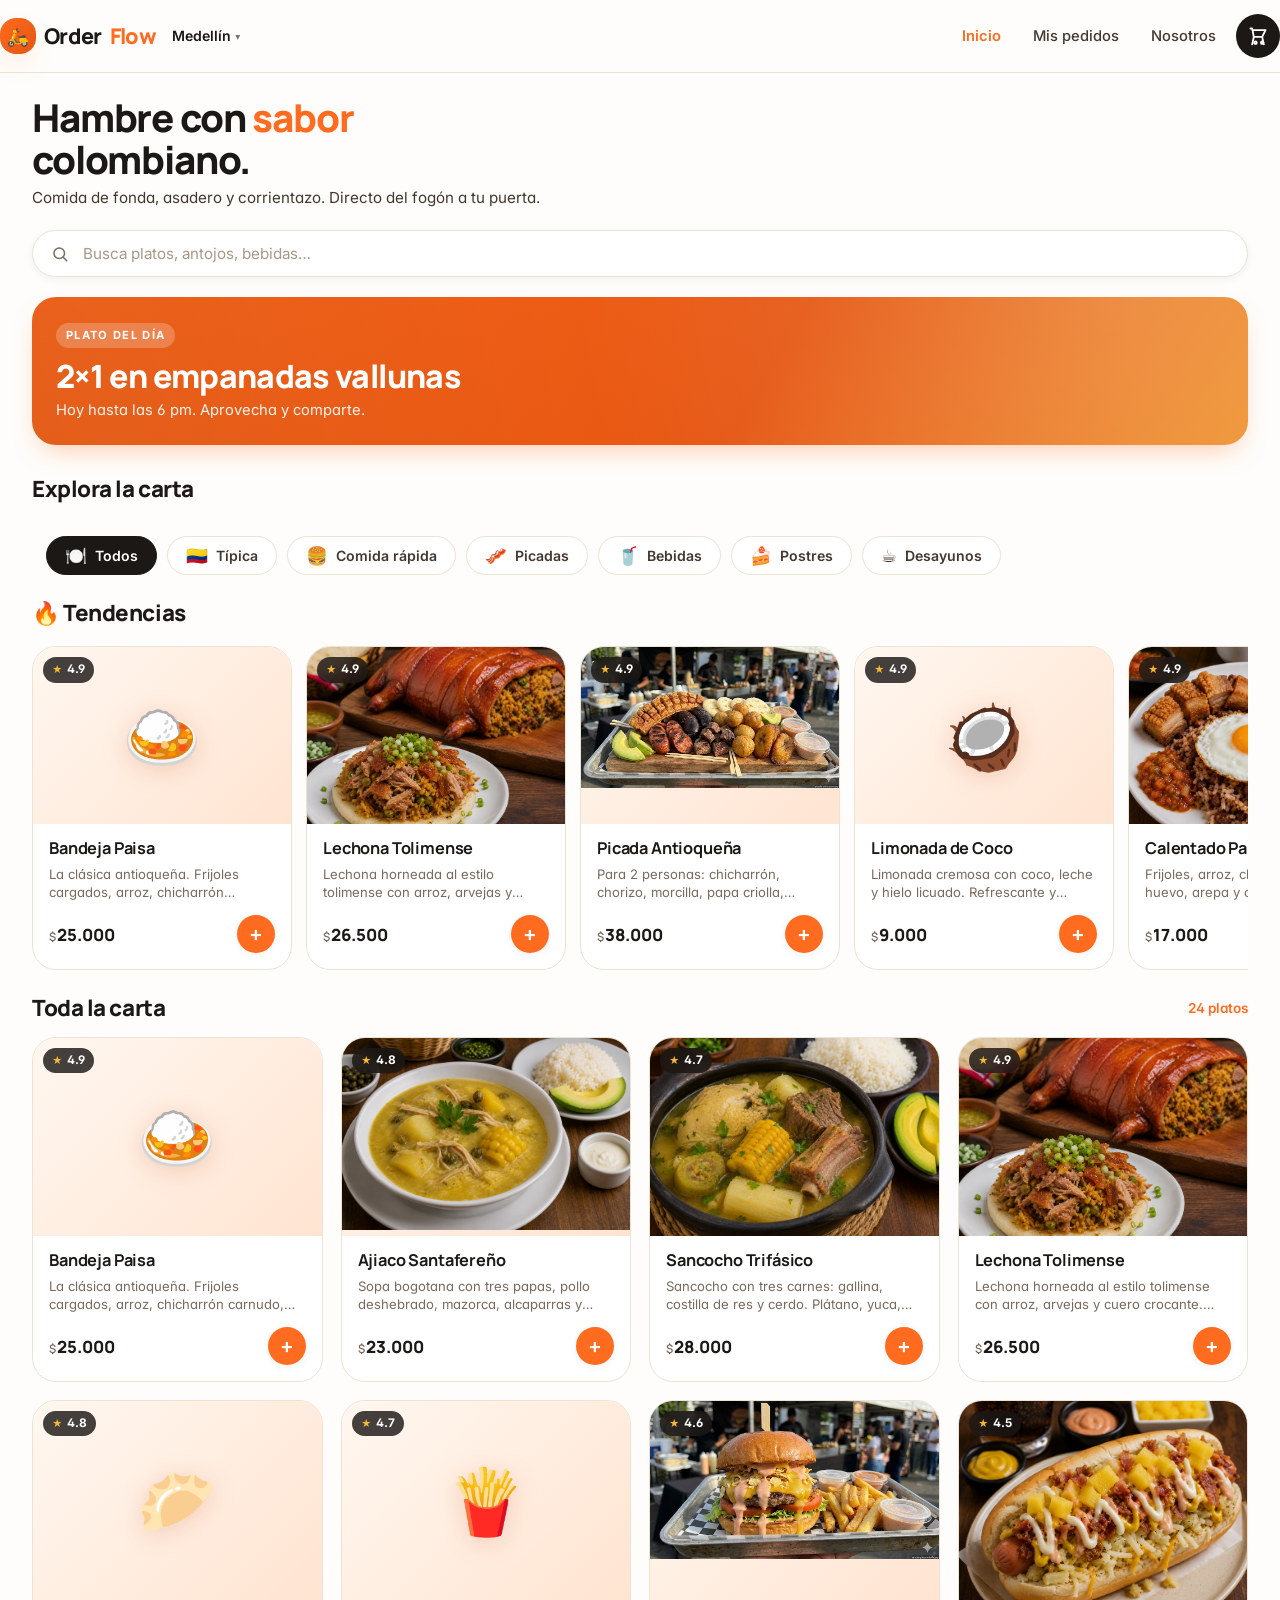
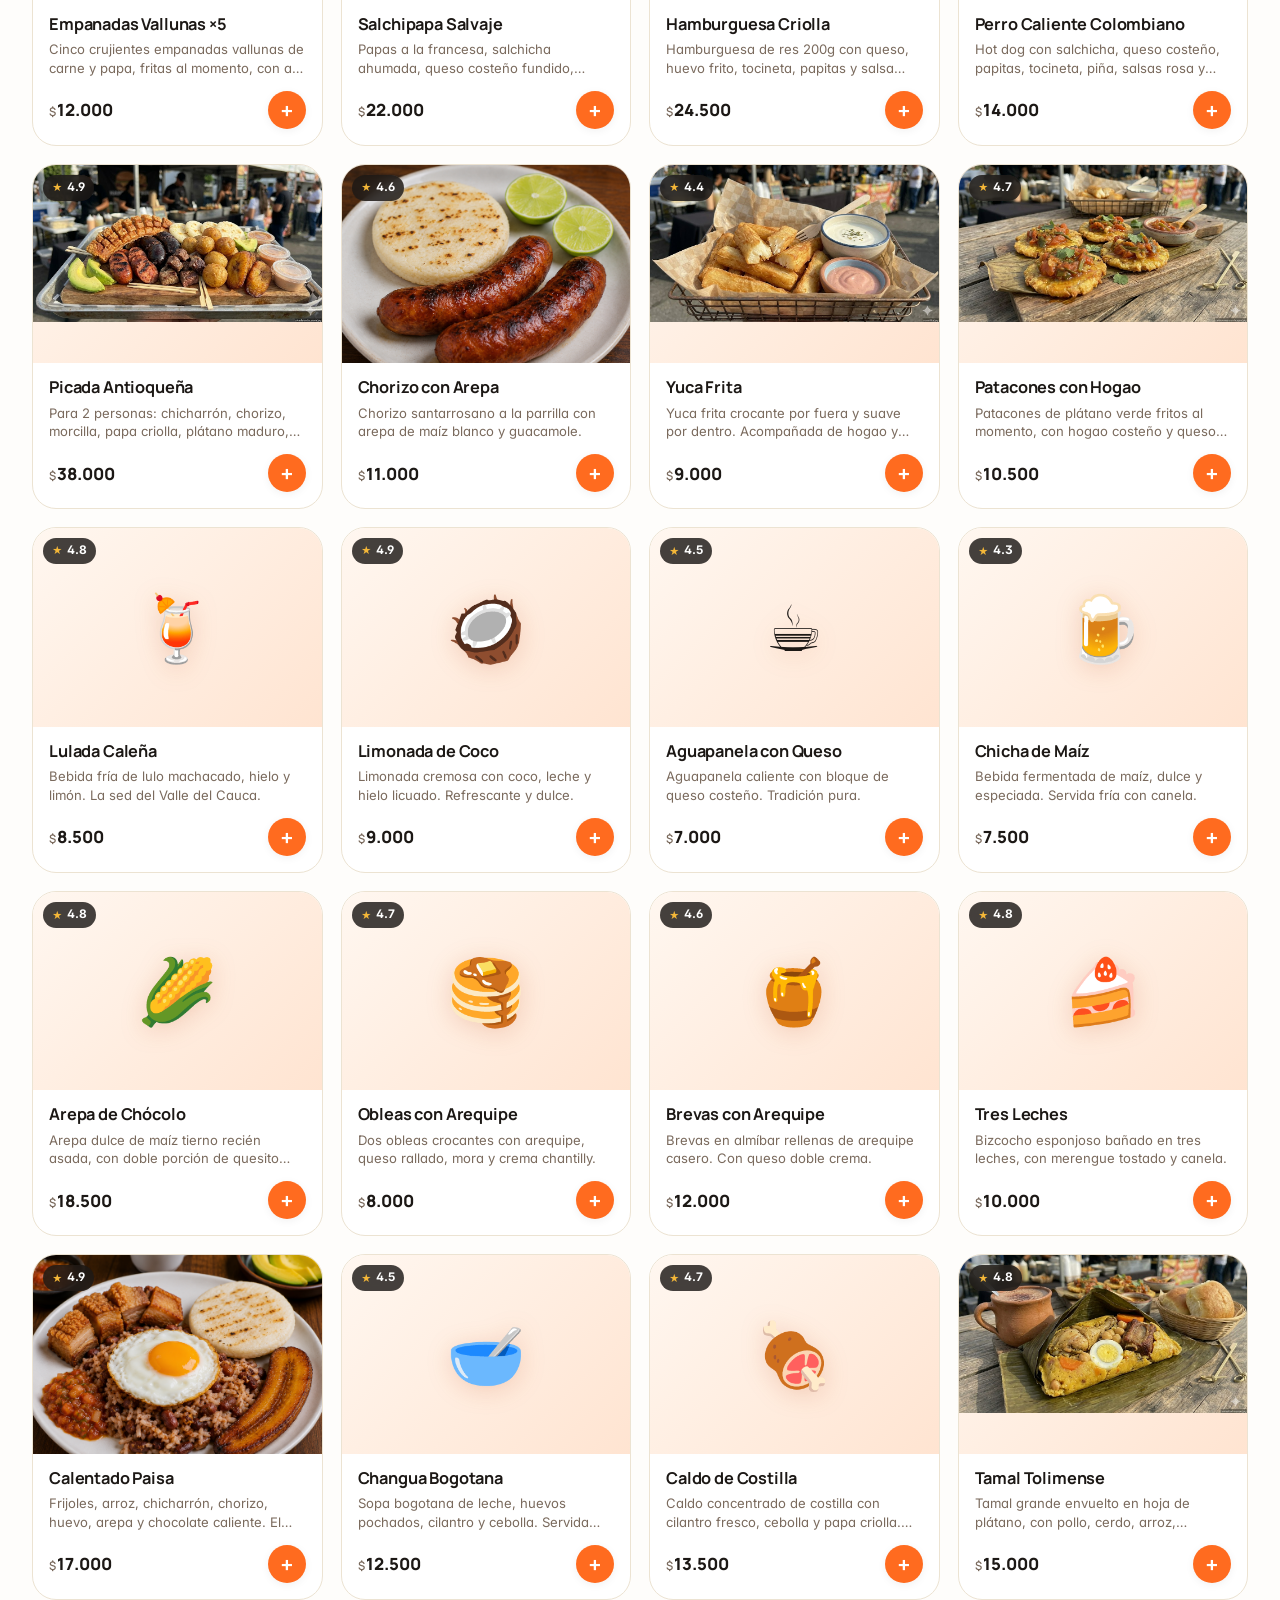
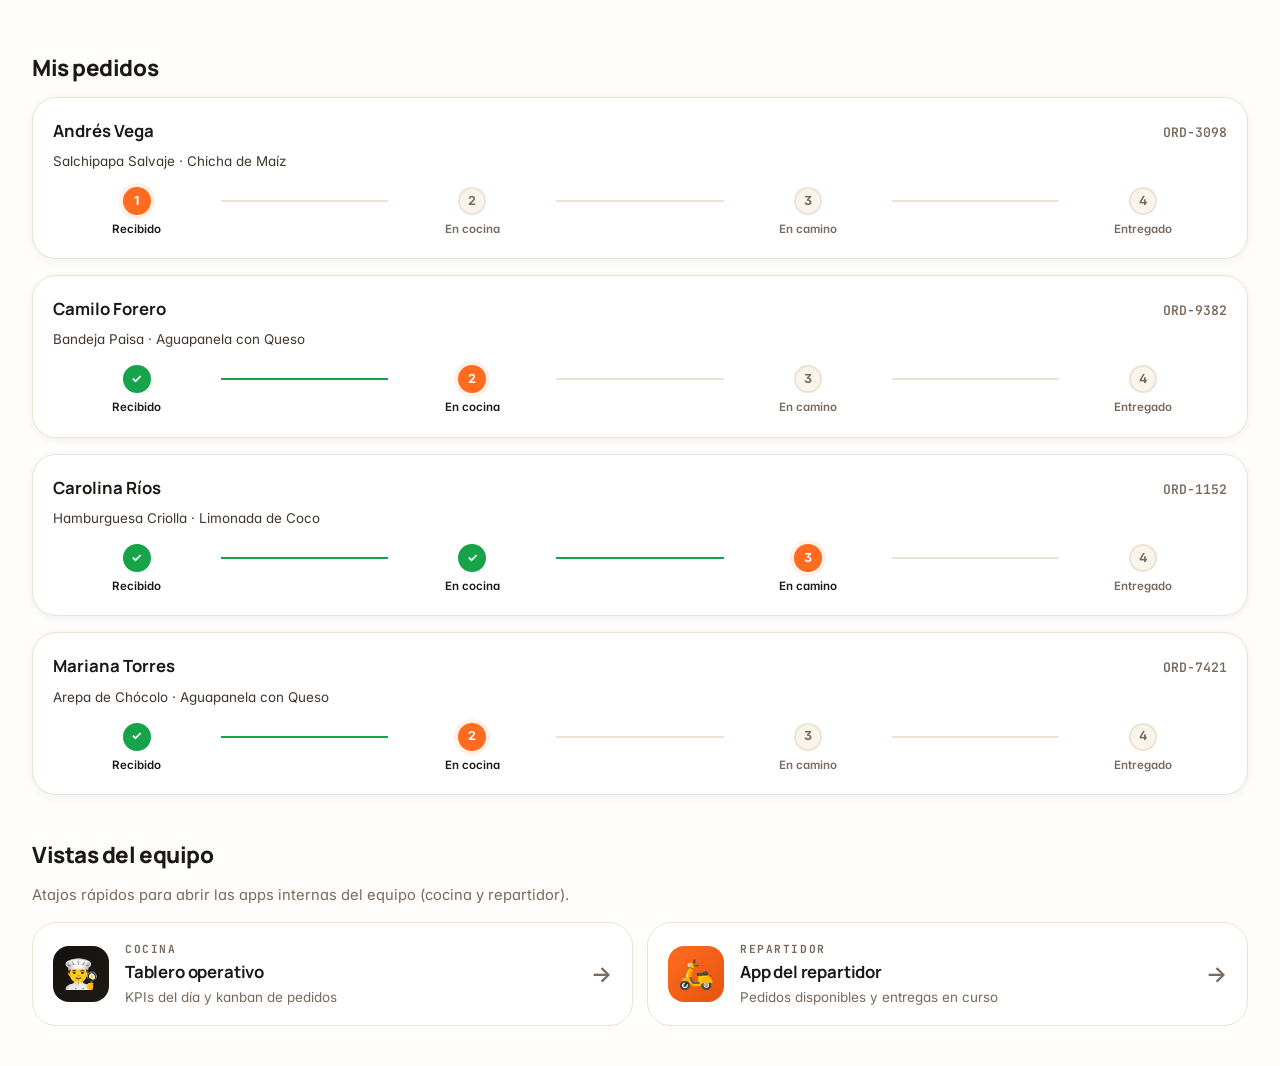
==== commit 1701f14c: "feat(mvp): cierre del MVP — backend completo + frontend rediseñado + CI/CD Etapas A–H del plan. Cump" ====
--- a/frontend/index.html
+++ b/frontend/index.html
@@ -2,201 +2,237 @@
 <html lang="es">
 <head>
     <meta charset="UTF-8">
-    <meta name="viewport" content="width=device-width, initial-scale=1.0">
-    <meta name="description" content="OrderFlow — sabor colombiano caliente directo a tu puerta. Plataforma serverless de domicilios para restaurantes locales.">
-    <title>OrderFlow · Sabor colombiano caliente</title>
+    <meta name="viewport" content="width=device-width, initial-scale=1.0, viewport-fit=cover">
+    <meta name="theme-color" content="#ff6b1f">
+    <meta name="description" content="OrderFlow — domicilios de comida colombiana. Bandeja paisa, ajiaco, empanadas, salchipapa y más, directo a tu puerta.">
+    <title>OrderFlow · Domicilios de comida colombiana</title>
 
     <link rel="preconnect" href="https://fonts.googleapis.com">
     <link rel="preconnect" href="https://fonts.gstatic.com" crossorigin>
-    <link href="https://fonts.googleapis.com/css2?family=Fraunces:ital,opsz,wght@0,9..144,400..700;1,9..144,400..700&family=Geist:wght@300..700&family=JetBrains+Mono:wght@400;600&display=swap" rel="stylesheet">
+    <link href="https://fonts.googleapis.com/css2?family=Inter:wght@400;500;600;700;800&family=Manrope:wght@500;700;800&family=JetBrains+Mono:wght@500;600;700&display=swap" rel="stylesheet">
 
     <link rel="stylesheet" href="assets/styles/tokens.css">
     <link rel="stylesheet" href="assets/styles/app.css">
 </head>
 <body>
 
-    <!-- NAV -->
-    <header class="nav-top">
-        <div class="contenedor nav-top__fila">
-            <a href="index.html" class="marca" style="text-decoration:none; color:var(--carbon);">
-                Order<span class="marca__acento">Flow</span><span class="marca__punto"></span>
+    <!-- ════════════════ HEADER ════════════════ -->
+    <header class="app-header">
+        <div class="contenedor app-header__fila">
+            <a href="index.html" class="marca">
+                <span class="marca__icono">🛵</span>
+                Order<em>Flow</em>
             </a>
-            <nav class="nav-enlaces">
-                <a href="index.html" class="activo">Menú</a>
+
+            <div class="app-header__ubicacion">
+                <span class="ciudad">Medellín</span>
+            </div>
+
+            <nav class="app-header__nav">
+                <a href="index.html" class="activo">Inicio</a>
+                <a href="#misPedidos" id="navMisPedidos">Mis pedidos</a>
                 <a href="nosotros.html">Nosotros</a>
-                <a href="logistica.html">Logística</a>
             </nav>
-            <button type="button" class="pill-carrito" onclick="document.getElementById('cartSection').scrollIntoView({behavior:'smooth'})" aria-label="Ir al carrito">
-                <span aria-hidden="true">🛒</span>
-                <span>Carrito</span>
-                <span class="pill-carrito__num" id="navCartCount">0</span>
+
+            <button type="button" class="btn-carrito" id="btnAbrirCarrito" aria-label="Abrir carrito">
+                <svg viewBox="0 0 24 24" fill="none" stroke="currentColor" stroke-width="2.2" stroke-linecap="round" stroke-linejoin="round">
+                    <path d="M3 3h2l.4 2M7 13h10l4-8H5.4M7 13L5.4 5M7 13l-2 9m12-9l2 9"/>
+                    <circle cx="9" cy="20" r="1.5"/>
+                    <circle cx="17" cy="20" r="1.5"/>
+                </svg>
+                <span class="btn-carrito__badge" id="navCartCount">0</span>
             </button>
         </div>
     </header>
 
-    <!-- HERO + GRID -->
-    <main class="contenedor" style="padding-top:48px; padding-bottom:80px;">
-
-        <section style="display:flex; flex-direction:column; gap:18px; max-width:820px; margin-bottom:44px;">
-            <span class="kicker">
-                <span style="width:6px;height:6px;border-radius:99px;background:var(--brasa);display:inline-block"></span>
-                Bogotá · Medellín · Cali
-            </span>
-            <h1 class="titular">
-                Sabor colombiano <em>caliente</em><br>
-                directo a tu puerta.
-            </h1>
-            <p class="subtitular">
-                Platos de asaderos y corrientazos de barrio, sin comisiones abusivas.
-                Del fogón al radar en vivo — en menos de 30 minutos.
+    <main class="contenedor layout-cliente">
+        <!-- Hero + búsqueda -->
+        <section class="hero-app">
+            <h1>Hambre con <em>sabor</em><br>colombiano.</h1>
+            <p class="lead">Comida de fonda, asadero y corrientazo. Directo del fogón a tu puerta.</p>
+
+            <div class="search-bar">
+                <svg viewBox="0 0 24 24" fill="none" stroke="currentColor" stroke-width="2" stroke-linecap="round" stroke-linejoin="round">
+                    <circle cx="11" cy="11" r="7"/>
+                    <line x1="21" y1="21" x2="16.65" y2="16.65"/>
+                </svg>
+                <input type="text" id="inputBusqueda" placeholder="Busca platos, antojos, bebidas…" autocomplete="off">
+            </div>
+
+            <div class="banner-promo">
+                <span class="etiqueta">Plato del día</span>
+                <h2>2×1 en empanadas vallunas</h2>
+                <p>Hoy hasta las 6 pm. Aprovecha y comparte.</p>
+            </div>
+        </section>
+
+        <!-- Categorías -->
+        <section>
+            <div class="seccion-titulo">
+                <h2>Explora la carta</h2>
+            </div>
+            <div class="categorias" id="categoriasContainer"></div>
+        </section>
+
+        <!-- Tendencias -->
+        <section id="seccionTendencias">
+            <div class="seccion-titulo">
+                <h2>🔥 Tendencias</h2>
+            </div>
+            <div class="tendencias" id="contenedorTendencias"></div>
+        </section>
+
+        <!-- Catálogo principal -->
+        <section>
+            <div class="seccion-titulo">
+                <h2 id="tituloCatalogo">Toda la carta</h2>
+                <span class="ver-todos" id="contadorPlatos">24 platos</span>
+            </div>
+            <div class="catalogo-grid" id="catalogoGrid"></div>
+        </section>
+
+        <!-- Sección "Mis pedidos" (solo aparece si hay pedidos) -->
+        <section id="misPedidos" style="display:none; margin-top: 40px;">
+            <div class="seccion-titulo">
+                <h2>Mis pedidos</h2>
+            </div>
+            <div id="listaPedidos"></div>
+        </section>
+
+        <!-- Atajos a vistas internas (cocina + domiciliario) -->
+        <section style="margin-top: 48px;">
+            <div class="seccion-titulo">
+                <h2>Vistas del equipo</h2>
+            </div>
+            <p style="color: var(--tinta-3); font-size: 0.92rem; margin-bottom: 16px;">
+                Atajos rápidos para abrir las apps internas del equipo (cocina y repartidor).
             </p>
-        </section>
-
-        <div style="display:grid; grid-template-columns:1fr; gap:28px;" class="grid-mayor">
-            <section class="plato-grid">
-                <!-- Plato: Bandeja Paisa -->
-                <article class="plato reveal">
-                    <div class="plato__foto-wrap">
-                        <span class="plato__precio-badge">$25.000</span>
-                        <img data-img="bandeja-paisa.svg" alt="Bandeja Paisa servida con frijoles, chicharrón, huevo y tajada madura" class="plato__foto" loading="lazy">
+            <div class="atajos-equipo">
+                <a href="cocina.html" class="atajo-card atajo-card--cocina">
+                    <div class="atajo-card__icono">👨‍🍳</div>
+                    <div class="atajo-card__cuerpo">
+                        <div class="atajo-card__rol">Cocina</div>
+                        <div class="atajo-card__titulo">Tablero operativo</div>
+                        <div class="atajo-card__desc">KPIs del día y kanban de pedidos</div>
                     </div>
-                    <div class="plato__cuerpo">
-                        <h2 class="plato__titulo">Bandeja Paisa</h2>
-                        <p class="plato__desc">La clásica antioqueña. Frijoles, arroz, chicharrón carnudo, carne molida, huevo frito, tajada madura, chorizo y aguacate.</p>
-                        <div class="plato__tags">
-                            <span class="plato__tag">tradicional</span>
-                            <span class="plato__tag">contundente</span>
-                        </div>
-                        <button type="button" class="btn btn--fantasma btn--bloque" onclick="window.agregarAlCarrito('Bandeja Paisa', 25000)">
-                            ＋ Añadir a la orden
-                        </button>
+                    <div class="atajo-card__flecha">→</div>
+                </a>
+                <a href="domiciliario.html" class="atajo-card atajo-card--rider">
+                    <div class="atajo-card__icono">🛵</div>
+                    <div class="atajo-card__cuerpo">
+                        <div class="atajo-card__rol">Repartidor</div>
+                        <div class="atajo-card__titulo">App del repartidor</div>
+                        <div class="atajo-card__desc">Pedidos disponibles y entregas en curso</div>
                     </div>
-                </article>
-
-                <!-- Plato: Empanadas -->
-                <article class="plato reveal">
-                    <div class="plato__foto-wrap">
-                        <span class="plato__precio-badge">$12.000</span>
-                        <img data-img="empanadas.svg" alt="Empanadas vallunas doradas con ají y limón" class="plato__foto" loading="lazy">
+                    <div class="atajo-card__flecha">→</div>
+                </a>
+            </div>
+        </section>
+    </main>
+
+    <!-- ════════════════ MODAL CARRITO (móvil = bottom sheet, desktop = centrado) ════════════════ -->
+    <div class="carrito-overlay" id="carritoOverlay"></div>
+    <div class="carrito-modal" id="carritoModal" role="dialog" aria-label="Tu pedido">
+        <div class="carrito-modal__handle"></div>
+        <button class="carrito-modal__cerrar" id="cerrarCarrito" aria-label="Cerrar">×</button>
+
+        <div class="carrito-titulo">
+            <span>Tu pedido</span>
+            <span class="conteo" id="cartCountBadge">0</span>
+        </div>
+
+        <div id="cartItems" class="carrito-items">
+            <div class="carrito-vacio">
+                <span class="emoji">🍽️</span>
+                Tu carrito está vacío<br>
+                <span style="font-size: 0.8rem; opacity: 0.7;">Empieza a explorar la carta</span>
+            </div>
+        </div>
+
+        <div class="carrito-resumen">
+            <div class="carrito-fila">
+                <span>Subtotal</span>
+                <span id="cartSubtotal">$0</span>
+            </div>
+            <div class="carrito-fila">
+                <span>Domicilio</span>
+                <span style="color: var(--cilantro); font-weight: 600;">Gratis</span>
+            </div>
+            <div class="carrito-fila carrito-fila--total">
+                <span>Total</span>
+                <span id="cartTotal" class="valor">$0</span>
+            </div>
+
+            <form id="formPedido" style="margin-top: 16px;">
+                <div class="campo">
+                    <label for="nombreInput">A nombre de</label>
+                    <input type="text" id="nombreInput" required placeholder="Ej. Juan Pablo" autocomplete="name">
+                </div>
+                <div class="campo">
+                    <label for="direccionInput">Dirección</label>
+                    <input type="text" id="direccionInput" placeholder="Calle 85 #12-43" autocomplete="street-address">
+                </div>
+                <button type="submit" id="btnSubmit" class="btn-primario" style="margin-top: 8px;">
+                    <span id="btnText">Pedir ahora</span>
+                    <span aria-hidden="true">→</span>
+                </button>
+            </form>
+        </div>
+    </div>
+
+    <!-- ════════════════ MODAL DETALLE PLATO ════════════════ -->
+    <div class="modal-overlay" id="modalOverlay">
+        <div class="modal-plato" id="modalPlato" role="dialog" aria-label="Detalle del plato">
+            <button class="modal-plato__cerrar" id="cerrarModal" aria-label="Cerrar">×</button>
+            <div class="modal-plato__foto" id="modalFoto"></div>
+            <div class="modal-plato__cuerpo">
+                <h2 class="modal-plato__titulo" id="modalTitulo"></h2>
+                <div class="modal-plato__rating" id="modalRating"></div>
+                <p class="modal-plato__desc" id="modalDesc"></p>
+                <div class="modal-plato__tags" id="modalTags"></div>
+                <div class="modal-plato__pie">
+                    <div class="modal-plato__precio" id="modalPrecio"></div>
+                    <div class="cantidad-control">
+                        <button type="button" id="modalDecremento">−</button>
+                        <span class="valor" id="modalCantidad">1</span>
+                        <button type="button" id="modalIncremento">+</button>
                     </div>
-                    <div class="plato__cuerpo">
-                        <h2 class="plato__titulo">Empanadas <span style="font-family:var(--fuente-mono); font-size:0.9rem; color:var(--ceniza);">×5</span></h2>
-                        <p class="plato__desc">Cinco crujientes vallunas de carne y papa, con ají casero de la casa y un toque de limón.</p>
-                        <div class="plato__tags">
-                            <span class="plato__tag">para compartir</span>
-                            <span class="plato__tag">picante</span>
-                        </div>
-                        <button type="button" class="btn btn--fantasma btn--bloque" onclick="window.agregarAlCarrito('Empanadas Vallunas', 12000)">
-                            ＋ Añadir a la orden
-                        </button>
-                    </div>
-                </article>
-
-                <!-- Plato: Arepa Chócolo -->
-                <article class="plato reveal">
-                    <div class="plato__foto-wrap">
-                        <span class="plato__precio-badge">$18.500</span>
-                        <img data-img="arepa-chocolo.svg" alt="Arepa de chócolo con quesito doble crema derretido" class="plato__foto" loading="lazy">
-                    </div>
-                    <div class="plato__cuerpo">
-                        <h2 class="plato__titulo">Arepa de Chócolo</h2>
-                        <p class="plato__desc">Arepa dulce de maíz tierno recién asada, con doble porción de quesito doble crema derretido.</p>
-                        <div class="plato__tags">
-                            <span class="plato__tag">desayuno</span>
-                            <span class="plato__tag">vegetariana</span>
-                        </div>
-                        <button type="button" class="btn btn--fantasma btn--bloque" onclick="window.agregarAlCarrito('Arepa Chócolo', 18500)">
-                            ＋ Añadir a la orden
-                        </button>
-                    </div>
-                </article>
-
-                <!-- Plato: Salchipapa -->
-                <article class="plato reveal">
-                    <div class="plato__foto-wrap">
-                        <span class="plato__precio-badge">$22.000</span>
-                        <img data-img="salchipapa.svg" alt="Salchipapa salvaje con tocineta, queso costeño y huevos de codorniz" class="plato__foto" loading="lazy">
-                    </div>
-                    <div class="plato__cuerpo">
-                        <h2 class="plato__titulo">Salchipapa Salvaje</h2>
-                        <p class="plato__desc">Papas a la francesa doradas, salchicha ahumada premium, queso costeño fundido, tocineta crocante y huevos de codorniz.</p>
-                        <div class="plato__tags">
-                            <span class="plato__tag">callejera</span>
-                            <span class="plato__tag">picante++</span>
-                        </div>
-                        <button type="button" class="btn btn--fantasma btn--bloque" onclick="window.agregarAlCarrito('Salchipapa Salvaje', 22000)">
-                            ＋ Añadir a la orden
-                        </button>
-                    </div>
-                </article>
-            </section>
-
-            <!-- PANEL LATERAL: CARRITO + RADAR -->
-            <aside class="panel-lateral">
-                <!-- Carrito -->
-                <section id="cartSection" class="panel" style="scroll-margin-top:96px;">
-                    <div class="panel__titulo">
-                        <span>Tu Carrito <span aria-hidden="true">🛒</span></span>
-                        <span class="pill-carrito__num" id="cartCountBadge" style="background:var(--carbon);">0</span>
-                    </div>
-
-                    <div id="cartItems" class="carrito-items">
-                        <p class="carrito-vacio">Aún tienes hambre…</p>
-                    </div>
-
-                    <div class="carrito-total">
-                        <span class="carrito-total__label">Total a pagar</span>
-                        <span id="cartTotal" class="carrito-total__valor">$0</span>
-                    </div>
-
-                    <form id="formPedido">
-                        <div class="campo">
-                            <label for="nombreInput">Entregar a nombre de</label>
-                            <input type="text" id="nombreInput" required placeholder="Ej. Juan Pablo">
-                        </div>
-                        <button type="submit" id="btnSubmit" class="btn btn--primario btn--bloque">
-                            <span id="btnText">Procesar orden</span>
-                            <span aria-hidden="true">→</span>
-                        </button>
-                    </form>
-                </section>
-
-                <!-- Radar -->
-                <section class="radar" style="margin-top:24px;">
-                    <div class="radar__header">
-                        <span class="latido"></span>
-                        <span class="radar__titulo">Radar en vivo</span>
-                    </div>
-                    <div id="listaPedidos" class="radar__lista">
-                        <p class="kanban-vacia" style="color:#6d6254;">Tus domicilios recientes aparecerán aquí.</p>
-                    </div>
-                </section>
-            </aside>
-        </div>
-    </main>
-
-    <!-- Nav móvil inferior -->
-    <nav class="nav-movil">
-        <a href="index.html" class="activo"><span class="emoji">🍔</span>Menú</a>
-        <a href="nosotros.html"><span class="emoji">🇨🇴</span>Nosotros</a>
-        <a href="logistica.html"><span class="emoji">🛵</span>Despacho</a>
+                </div>
+                <button type="button" class="modal-plato__btn-add" id="modalAgregar">Agregar al pedido</button>
+            </div>
+        </div>
+    </div>
+
+    <!-- ════════════════ TOAST ════════════════ -->
+    <div class="toast" id="toast" role="status" aria-live="polite"></div>
+
+    <!-- ════════════════ BOTTOM NAV (móvil) ════════════════ -->
+    <nav class="bottom-nav">
+        <button type="button" class="bottom-nav__item activo" data-tab="inicio">
+            <svg class="bottom-nav__icono" viewBox="0 0 24 24" fill="none" stroke="currentColor" stroke-width="2" stroke-linecap="round" stroke-linejoin="round">
+                <path d="M3 9l9-7 9 7v11a2 2 0 0 1-2 2H5a2 2 0 0 1-2-2z"/>
+                <polyline points="9 22 9 12 15 12 15 22"/>
+            </svg>
+            Inicio
+        </button>
+        <button type="button" class="bottom-nav__item" data-tab="pedidos">
+            <svg class="bottom-nav__icono" viewBox="0 0 24 24" fill="none" stroke="currentColor" stroke-width="2" stroke-linecap="round" stroke-linejoin="round">
+                <path d="M14 2H6a2 2 0 0 0-2 2v16a2 2 0 0 0 2 2h12a2 2 0 0 0 2-2V8z"/>
+                <polyline points="14 2 14 8 20 8"/>
+                <line x1="9" y1="14" x2="15" y2="14"/>
+                <line x1="9" y1="18" x2="13" y2="18"/>
+            </svg>
+            Mis pedidos
+        </button>
+        <a href="nosotros.html" class="bottom-nav__item">
+            <svg class="bottom-nav__icono" viewBox="0 0 24 24" fill="none" stroke="currentColor" stroke-width="2" stroke-linecap="round" stroke-linejoin="round">
+                <circle cx="12" cy="12" r="10"/>
+                <line x1="12" y1="16" x2="12" y2="12"/>
+                <line x1="12" y1="8" x2="12.01" y2="8"/>
+            </svg>
+            Nosotros
+        </a>
     </nav>
-
-    <style>
-        /* Layout específico de esta página */
-        @media (min-width: 1024px) {
-            .grid-mayor { grid-template-columns: 1.9fr 1fr; gap: 40px; }
-        }
-        .plato-grid {
-            display: grid;
-            grid-template-columns: 1fr;
-            gap: 20px;
-        }
-        @media (min-width: 560px) { .plato-grid { grid-template-columns: 1fr 1fr; } }
-        .panel-lateral { display: flex; flex-direction: column; }
-        body { padding-bottom: 96px; }
-        @media (min-width: 768px) { body { padding-bottom: 40px; } }
-    </style>
 
     <script src="assets/scripts/env.js"></script>
     <script type="module" src="assets/scripts/app.js"></script>
--- a/frontend/assets/styles/tokens.css
+++ b/frontend/assets/styles/tokens.css
@@ -1,53 +1,123 @@
 /* =========================================================================
-   OrderFlow · Design Tokens
-   Paleta inspirada en la cocina colombiana: brasa, masa, cilantro, carbón.
+   OrderFlow · Design Tokens 2026
+   App de domicilios colombiana — identidad propia, estética moderna.
    ========================================================================= */
 
 :root {
-  /* Color · Superficie */
-  --masa:        #fbf6ef;   /* fondo cálido (harina de maíz) */
-  --masa-profundo: #f3ebdd; /* hover/bordes de la masa */
-  --papel:       #ffffff;   /* cards */
-  --carbon:      #1b1714;   /* texto principal */
-  --carbon-suave: #55493f;  /* texto secundario */
-  --ceniza:      #a89b8c;   /* texto muted */
-  --linea:       #ece3d2;   /* borders */
+  /* ─── Color · Marca ─── */
+  --brasa:        #ff6b1f;     /* naranja primario, identidad colombiana */
+  --brasa-fuerte: #e55510;     /* hover, énfasis */
+  --brasa-suave:  #fff1e8;     /* tinte de fondo */
+  --brasa-50:     #fff7f0;
+  --brasa-100:    #ffe4d1;
+  --brasa-200:    #ffc9a3;
+  --brasa-300:    #ffac75;
+  --brasa-400:    #ff8a47;
+  --brasa-500:    #ff6b1f;     /* alias de --brasa */
+  --brasa-600:    #e55510;
+  --brasa-700:    #ba420a;
 
-  /* Color · Marca */
-  --brasa:       #e85d1c;   /* naranja firmado */
-  --brasa-hondo: #b9400d;   /* hover / énfasis */
-  --brasa-humo:  #fde5d4;   /* tinte de fondo */
-  --yuca:        #f4b738;   /* amarillo cálido acento */
-  --cilantro:    #4f8a3e;   /* éxito / entregado */
-  --salsa:       #c33c3c;   /* alerta */
-  --cielo:       #2b5d7c;   /* info / recibido */
+  /* ─── Color · Acentos secundarios ─── */
+  --yuca:         #f4b738;     /* amarillo cálido — promos */
+  --cilantro:     #16a34a;     /* verde — éxito / disponible */
+  --cilantro-suave: #dcfce7;
+  --salsa:        #dc2626;     /* rojo — alerta */
+  --salsa-suave:  #fee2e2;
+  --cielo:        #2563eb;     /* azul — info */
+  --cielo-suave:  #dbeafe;
 
-  /* Color · Panel oscuro (logística) */
-  --noche:       #0f0b08;
-  --noche-2:     #1a1410;
-  --noche-3:     #27201a;
-  --noche-linea: #3a2f26;
+  /* ─── Color · Superficie ─── */
+  --bg:           #fefdfb;     /* fondo principal — blanco roto cálido */
+  --bg-2:         #faf5ec;     /* fondo secundario */
+  --bg-3:         #f4ecdb;     /* tinte cálido */
+  --tarjeta:      #ffffff;     /* cards / superficies elevadas */
+  --tarjeta-hover: #fffaf5;
 
-  /* Tipografía */
-  --fuente-display: 'Fraunces', 'Playfair Display', Georgia, serif;
-  --fuente-body:    'Geist', 'Inter', -apple-system, BlinkMacSystemFont, sans-serif;
+  /* ─── Color · Texto ─── */
+  --tinta:        #1c1815;     /* texto principal */
+  --tinta-2:      #44372e;     /* texto secundario */
+  --tinta-3:      #7a6a5d;     /* texto muted */
+  --tinta-4:      #a89887;     /* placeholder */
+
+  /* ─── Color · Bordes / líneas ─── */
+  --linea:        #ece3d2;
+  --linea-fuerte: #d6c9b0;
+
+  /* ─── Color · Modo dark (cocina) ─── */
+  --dark:         #14110e;
+  --dark-2:       #1f1a14;
+  --dark-3:       #2b2419;
+  --dark-borde:   #3a3122;
+  --dark-tinta:   #faf5ec;
+  --dark-tinta-2: #c4b9a8;
+  --dark-tinta-3: #8b8175;
+
+  /* ─── Compatibilidad con código antiguo ─── */
+  --papel:        var(--bg);
+  --papel-2:      var(--bg-2);
+  --papel-borde:  var(--linea);
+  --carbon:       var(--tinta);
+  --carbon-suave: var(--tinta-2);
+  --ceniza:       var(--tinta-3);
+  --masa:         var(--bg);
+  --masa-profundo: var(--bg-2);
+  --noche:        var(--dark);
+  --noche-2:      var(--dark-2);
+  --noche-3:      var(--dark-3);
+  --noche-linea:  var(--dark-borde);
+  --noche-tinta:  var(--dark-tinta);
+  --brasa-hondo:  var(--brasa-700);
+  --brasa-humo:   var(--brasa-suave);
+  --tinta-suave:  var(--tinta-2);
+  --tinta-tenue:  var(--tinta-3);
+
+  /* ─── Tipografía ─── */
+  --fuente-display: 'Manrope', 'Inter', system-ui, -apple-system, sans-serif;
+  --fuente-body:    'Inter', system-ui, -apple-system, sans-serif;
   --fuente-mono:    'JetBrains Mono', 'Geist Mono', ui-monospace, monospace;
 
-  /* Tamaños */
+  /* ─── Radios (generosos, estilo app) ─── */
+  --radio-xs: 6px;
   --radio-sm: 10px;
   --radio-md: 16px;
   --radio-lg: 24px;
   --radio-xl: 32px;
+  --radio-pill: 999px;
 
-  /* Sombras cálidas (tono brasa en vez de negro neutro) */
-  --sombra-sm: 0 1px 2px rgba(78, 42, 12, 0.06);
-  --sombra-md: 0 8px 24px -8px rgba(78, 42, 12, 0.12);
-  --sombra-lg: 0 24px 48px -16px rgba(78, 42, 12, 0.18);
-  --sombra-brasa: 0 16px 32px -12px rgba(232, 93, 28, 0.35);
+  /* ─── Sombras (suaves, neutras, no tinte brasa dramático) ─── */
+  --sombra-xs: 0 1px 2px rgba(28, 24, 21, 0.04);
+  --sombra-sm: 0 2px 8px rgba(28, 24, 21, 0.06);
+  --sombra-md: 0 8px 24px -8px rgba(28, 24, 21, 0.10);
+  --sombra-lg: 0 24px 48px -16px rgba(28, 24, 21, 0.14);
+  --sombra-xl: 0 32px 64px -24px rgba(28, 24, 21, 0.18);
+  --sombra-brasa: 0 12px 28px -10px rgba(255, 107, 31, 0.40);
 
-  /* Transiciones */
-  --ease: cubic-bezier(0.22, 1, 0.36, 1);
-  --dur:  220ms;
+  /* ─── Espaciado consistente ─── */
+  --gap-2: 4px;
+  --gap-3: 8px;
+  --gap-4: 12px;
+  --gap-5: 16px;
+  --gap-6: 20px;
+  --gap-7: 24px;
+  --gap-8: 32px;
+  --gap-9: 40px;
+  --gap-10: 48px;
+  --gap-12: 64px;
+
+  /* ─── Movimiento ─── */
+  --ease:        cubic-bezier(0.22, 1, 0.36, 1);
+  --ease-fuerte: cubic-bezier(0.65, 0, 0.35, 1);
+  --ease-bounce: cubic-bezier(0.34, 1.56, 0.64, 1);
+  --dur-rapido: 160ms;
+  --dur:        220ms;
+  --dur-2:      360ms;
+  --dur-3:      560ms;
+
+  /* ─── Z-index escala ─── */
+  --z-sticky:  10;
+  --z-overlay: 50;
+  --z-modal:   100;
+  --z-toast:   200;
 }
 
 /* =========================================================================
@@ -65,61 +135,64 @@
   margin: 0;
   font-family: var(--fuente-body);
   font-feature-settings: "ss01", "cv11";
-  color: var(--carbon);
-  background: var(--masa);
+  color: var(--tinta);
+  background: var(--bg);
   line-height: 1.5;
   -webkit-font-smoothing: antialiased;
   -moz-osx-font-smoothing: grayscale;
+  overflow-x: hidden;
 }
 
-h1, h2, h3, h4 {
+h1, h2, h3, h4, h5 {
   font-family: var(--fuente-display);
-  font-weight: 600;
+  font-weight: 700;
   letter-spacing: -0.02em;
-  line-height: 1.05;
+  line-height: 1.1;
   margin: 0;
+  color: var(--tinta);
 }
+
+p { margin: 0; }
+a { color: inherit; text-decoration: none; }
+img, svg { display: block; max-width: 100%; }
+button, input, select, textarea { font-family: inherit; font-size: inherit; color: inherit; }
 
 .font-display { font-family: var(--fuente-display); }
 .font-mono    { font-family: var(--fuente-mono); }
 
-/* Texto editorial — itálica sutil con opsz máxima */
-.italic-editorial {
-  font-family: var(--fuente-display);
-  font-style: italic;
-  font-variation-settings: "opsz" 144, "SOFT" 100;
-}
-
-/* Grano sutil para atmósfera — reutilizable como capa decorativa */
-.grano::before {
-  content: "";
-  position: absolute;
-  inset: 0;
-  pointer-events: none;
-  opacity: 0.04;
-  mix-blend-mode: multiply;
-  background-image: url("data:image/svg+xml;utf8,<svg xmlns='http://www.w3.org/2000/svg' width='160' height='160'><filter id='n'><feTurbulence type='fractalNoise' baseFrequency='0.9' numOctaves='2' stitchTiles='stitch'/></filter><rect width='100%' height='100%' filter='url(%23n)'/></svg>");
-}
-
-/* Scrollbar cálida */
+/* Scrollbar limpia */
 ::-webkit-scrollbar { width: 10px; height: 10px; }
 ::-webkit-scrollbar-track { background: transparent; }
 ::-webkit-scrollbar-thumb {
-  background: var(--linea);
+  background: var(--linea-fuerte);
   border-radius: 999px;
-  border: 2px solid var(--masa);
+  border: 2px solid var(--bg);
 }
-::-webkit-scrollbar-thumb:hover { background: var(--ceniza); }
+::-webkit-scrollbar-thumb:hover { background: var(--tinta-3); }
 
 /* Selección */
 ::selection {
   background: var(--brasa);
-  color: var(--papel);
+  color: white;
 }
 
-/* Focus accesible y coherente */
+/* Focus accesible */
 :focus-visible {
-  outline: 2px solid var(--brasa);
-  outline-offset: 3px;
+  outline: 2.5px solid var(--brasa);
+  outline-offset: 2px;
   border-radius: 6px;
 }
+
+/* Hide scrollbar (utility) */
+.no-scrollbar::-webkit-scrollbar { display: none; }
+.no-scrollbar { -ms-overflow-style: none; scrollbar-width: none; }
+
+/* Reduce motion */
+@media (prefers-reduced-motion: reduce) {
+  *, *::before, *::after {
+    animation-duration: 0.01ms !important;
+    animation-iteration-count: 1 !important;
+    transition-duration: 0.01ms !important;
+    scroll-behavior: auto !important;
+  }
+}
--- a/frontend/assets/styles/app.css
+++ b/frontend/assets/styles/app.css
@@ -0,0 +1,1800 @@
+/* =========================================================================
+   OrderFlow · App de domicilios 2026
+   Componentes — mobile-first responsive.
+   ========================================================================= */
+
+/* ─────────────────────────── Layout base ─────────────────────────── */
+
+.contenedor {
+  width: 100%;
+  max-width: 1280px;
+  margin-inline: auto;
+  padding-inline: clamp(16px, 4vw, 32px);
+}
+
+.no-overflow-x { overflow-x: hidden; }
+
+/* ─────────────────────────── Header de app ─────────────────────────── */
+
+.app-header {
+  position: sticky;
+  top: 0;
+  z-index: var(--z-sticky);
+  background: rgba(254, 253, 251, 0.92);
+  backdrop-filter: saturate(180%) blur(20px);
+  -webkit-backdrop-filter: saturate(180%) blur(20px);
+  border-bottom: 1px solid var(--linea);
+}
+.app-header__fila {
+  display: flex;
+  align-items: center;
+  gap: 16px;
+  padding: 14px 0;
+}
+
+.marca {
+  display: inline-flex;
+  align-items: center;
+  gap: 8px;
+  font-family: var(--fuente-display);
+  font-weight: 800;
+  font-size: 1.35rem;
+  letter-spacing: -0.03em;
+  color: var(--tinta);
+}
+.marca__icono {
+  width: 36px; height: 36px;
+  border-radius: var(--radio-md);
+  background: linear-gradient(135deg, var(--brasa) 0%, var(--brasa-fuerte) 100%);
+  display: inline-grid;
+  place-items: center;
+  color: white;
+  font-size: 1.1rem;
+  box-shadow: var(--sombra-brasa);
+}
+.marca em {
+  color: var(--brasa);
+  font-style: normal;
+}
+
+.app-header__ubicacion {
+  flex: 1;
+  display: flex;
+  align-items: center;
+  gap: 6px;
+  font-size: 0.88rem;
+  color: var(--tinta-2);
+}
+.app-header__ubicacion .ciudad {
+  font-weight: 600;
+  color: var(--tinta);
+  display: inline-flex;
+  align-items: center;
+  gap: 4px;
+}
+.app-header__ubicacion .ciudad::after {
+  content: "▾";
+  font-size: 0.7em;
+  opacity: 0.6;
+}
+
+.app-header__nav {
+  display: none;
+  gap: 24px;
+  font-size: 0.92rem;
+  font-weight: 500;
+  color: var(--tinta-2);
+}
+@media (min-width: 1024px) {
+  .app-header__nav { display: inline-flex; }
+}
+.app-header__nav a {
+  padding: 6px 4px;
+  position: relative;
+  transition: color var(--dur) var(--ease);
+}
+.app-header__nav a:hover { color: var(--tinta); }
+.app-header__nav a.activo { color: var(--brasa); font-weight: 600; }
+
+.btn-carrito {
+  position: relative;
+  width: 44px; height: 44px;
+  border-radius: var(--radio-pill);
+  background: var(--tinta);
+  color: white;
+  border: 0;
+  display: inline-grid;
+  place-items: center;
+  cursor: pointer;
+  transition: transform var(--dur) var(--ease), background var(--dur) var(--ease);
+}
+.btn-carrito:hover { background: var(--brasa); transform: scale(1.05); }
+.btn-carrito svg { width: 20px; height: 20px; }
+.btn-carrito__badge {
+  position: absolute;
+  top: -4px; right: -4px;
+  min-width: 22px;
+  padding: 1px 6px;
+  border-radius: var(--radio-pill);
+  background: var(--brasa);
+  color: white;
+  font-size: 0.7rem;
+  font-weight: 700;
+  border: 2px solid var(--bg);
+  font-family: var(--fuente-mono);
+  text-align: center;
+}
+
+/* ─────────────────────────── Hero / búsqueda ─────────────────────────── */
+
+.hero-app {
+  padding: 24px 0;
+}
+.hero-app h1 {
+  font-size: clamp(1.6rem, 4vw, 2.4rem);
+  font-weight: 800;
+  letter-spacing: -0.03em;
+  margin-bottom: 6px;
+}
+.hero-app h1 em {
+  color: var(--brasa);
+  font-style: normal;
+}
+.hero-app .lead {
+  font-size: 0.95rem;
+  color: var(--tinta-2);
+  margin-bottom: 20px;
+}
+
+.search-bar {
+  display: flex;
+  align-items: center;
+  gap: 12px;
+  background: white;
+  border: 1.5px solid var(--linea);
+  border-radius: var(--radio-pill);
+  padding: 12px 18px;
+  box-shadow: var(--sombra-sm);
+  transition: border-color var(--dur) var(--ease), box-shadow var(--dur) var(--ease);
+}
+.search-bar:focus-within {
+  border-color: var(--brasa);
+  box-shadow: 0 0 0 4px var(--brasa-suave);
+}
+.search-bar svg { width: 18px; height: 18px; color: var(--tinta-3); flex-shrink: 0; }
+.search-bar input {
+  flex: 1;
+  border: 0;
+  background: transparent;
+  outline: none;
+  font-size: 0.95rem;
+  color: var(--tinta);
+}
+.search-bar input::placeholder { color: var(--tinta-4); }
+
+/* Banner promocional */
+.banner-promo {
+  position: relative;
+  margin-top: 20px;
+  padding: 24px;
+  border-radius: var(--radio-lg);
+  background: linear-gradient(120deg, var(--brasa) 0%, var(--brasa-fuerte) 60%, var(--yuca) 130%);
+  color: white;
+  overflow: hidden;
+  box-shadow: var(--sombra-brasa);
+}
+.banner-promo::before {
+  content: "";
+  position: absolute;
+  inset: 0;
+  background:
+    radial-gradient(circle at 90% -20%, rgba(255, 255, 255, 0.18), transparent 50%),
+    radial-gradient(circle at -10% 110%, rgba(0, 0, 0, 0.12), transparent 50%);
+  pointer-events: none;
+}
+.banner-promo > * { position: relative; }
+.banner-promo .etiqueta {
+  display: inline-block;
+  font-size: 0.7rem;
+  font-weight: 700;
+  letter-spacing: 0.12em;
+  text-transform: uppercase;
+  background: rgba(255, 255, 255, 0.22);
+  padding: 4px 10px;
+  border-radius: var(--radio-pill);
+  margin-bottom: 10px;
+}
+.banner-promo h2 {
+  font-size: clamp(1.4rem, 3.5vw, 2rem);
+  font-weight: 800;
+  letter-spacing: -0.02em;
+  line-height: 1.15;
+  color: white;
+  margin-bottom: 4px;
+}
+.banner-promo p {
+  font-size: 0.92rem;
+  opacity: 0.92;
+}
+
+/* ─────────────────────────── Pills de categorías ─────────────────────────── */
+
+.categorias {
+  display: flex;
+  gap: 10px;
+  overflow-x: auto;
+  padding: 18px 0;
+  scroll-snap-type: x proximity;
+  scrollbar-width: none;
+}
+.categorias::-webkit-scrollbar { display: none; }
+.categorias::before, .categorias::after {
+  content: "";
+  flex-shrink: 0;
+  width: 4px;
+}
+
+.categoria-pill {
+  flex-shrink: 0;
+  scroll-snap-align: start;
+  display: inline-flex;
+  align-items: center;
+  gap: 8px;
+  padding: 10px 18px;
+  border-radius: var(--radio-pill);
+  background: white;
+  border: 1.5px solid var(--linea);
+  font-size: 0.88rem;
+  font-weight: 600;
+  color: var(--tinta-2);
+  cursor: pointer;
+  transition: all var(--dur) var(--ease);
+}
+.categoria-pill:hover {
+  border-color: var(--brasa-300);
+  color: var(--tinta);
+}
+.categoria-pill.activa {
+  background: var(--tinta);
+  border-color: var(--tinta);
+  color: white;
+}
+.categoria-pill .emoji { font-size: 1.1rem; line-height: 1; }
+
+/* ─────────────────────────── Cabezote de sección ─────────────────────────── */
+
+.seccion-titulo {
+  display: flex;
+  align-items: center;
+  justify-content: space-between;
+  gap: 16px;
+  margin: 8px 0 16px;
+}
+.seccion-titulo h2 {
+  font-size: clamp(1.15rem, 2.5vw, 1.4rem);
+  font-weight: 800;
+  letter-spacing: -0.02em;
+}
+.seccion-titulo .ver-todos {
+  font-size: 0.85rem;
+  color: var(--brasa);
+  font-weight: 600;
+  cursor: pointer;
+}
+
+/* ─────────────────────────── Tendencias (scroll horizontal) ─────────────────────────── */
+
+.tendencias {
+  display: grid;
+  grid-auto-flow: column;
+  grid-auto-columns: 230px;
+  gap: 14px;
+  overflow-x: auto;
+  padding: 4px 0 18px;
+  scroll-snap-type: x mandatory;
+  scrollbar-width: none;
+}
+.tendencias::-webkit-scrollbar { display: none; }
+@media (min-width: 768px) { .tendencias { grid-auto-columns: 260px; } }
+
+/* ─────────────────────────── Card de plato ─────────────────────────── */
+
+.plato-card {
+  background: white;
+  border: 1.5px solid var(--linea);
+  border-radius: var(--radio-lg);
+  overflow: hidden;
+  cursor: pointer;
+  transition: transform var(--dur) var(--ease), box-shadow var(--dur) var(--ease), border-color var(--dur) var(--ease);
+  scroll-snap-align: start;
+  display: flex;
+  flex-direction: column;
+}
+.plato-card:hover {
+  transform: translateY(-4px);
+  box-shadow: var(--sombra-md);
+  border-color: var(--brasa-200);
+}
+
+.plato-card__foto {
+  position: relative;
+  aspect-ratio: 16 / 11;
+  overflow: hidden;
+  background: linear-gradient(135deg, var(--brasa-50) 0%, var(--brasa-100) 100%);
+}
+.plato-card__foto img {
+  width: 100%; height: 100%;
+  object-fit: cover;
+  transition: transform var(--dur-2) var(--ease);
+}
+.plato-card:hover .plato-card__foto img { transform: scale(1.04); }
+
+/* Placeholder cuando no hay imagen real */
+.plato-card__foto--placeholder {
+  display: flex;
+  align-items: center;
+  justify-content: center;
+}
+.plato-card__foto--placeholder .emoji {
+  font-size: 4rem;
+  line-height: 1;
+  filter: drop-shadow(0 4px 12px rgba(186, 66, 10, 0.18));
+}
+
+.plato-card__rating {
+  position: absolute;
+  top: 10px; left: 10px;
+  display: inline-flex;
+  align-items: center;
+  gap: 4px;
+  background: rgba(28, 24, 21, 0.82);
+  backdrop-filter: blur(8px);
+  color: white;
+  padding: 4px 9px;
+  border-radius: var(--radio-pill);
+  font-size: 0.74rem;
+  font-weight: 700;
+}
+.plato-card__rating::before {
+  content: "★";
+  color: var(--yuca);
+  font-size: 0.85em;
+}
+
+.plato-card__cuerpo {
+  padding: 14px 16px 16px;
+  display: flex;
+  flex-direction: column;
+  gap: 6px;
+  flex: 1;
+}
+.plato-card__nombre {
+  font-family: var(--fuente-display);
+  font-size: 1.02rem;
+  font-weight: 700;
+  color: var(--tinta);
+  letter-spacing: -0.01em;
+  line-height: 1.25;
+}
+.plato-card__desc {
+  font-size: 0.82rem;
+  color: var(--tinta-3);
+  line-height: 1.4;
+  display: -webkit-box;
+  -webkit-line-clamp: 2;
+  -webkit-box-orient: vertical;
+  overflow: hidden;
+}
+
+.plato-card__pie {
+  display: flex;
+  align-items: center;
+  justify-content: space-between;
+  margin-top: 8px;
+}
+.plato-card__precio {
+  font-family: var(--fuente-display);
+  font-weight: 800;
+  font-size: 1.05rem;
+  color: var(--tinta);
+}
+.plato-card__precio .currency {
+  font-size: 0.7em;
+  color: var(--tinta-3);
+  font-weight: 600;
+  margin-right: 1px;
+}
+
+.btn-add {
+  width: 38px; height: 38px;
+  border-radius: var(--radio-pill);
+  background: var(--brasa);
+  color: white;
+  border: 0;
+  font-size: 1.3rem;
+  font-weight: 600;
+  cursor: pointer;
+  display: inline-grid;
+  place-items: center;
+  line-height: 0;
+  transition: all var(--dur) var(--ease-bounce);
+  box-shadow: var(--sombra-sm);
+}
+.btn-add:hover {
+  background: var(--brasa-fuerte);
+  transform: scale(1.1);
+  box-shadow: var(--sombra-brasa);
+}
+.btn-add:active { transform: scale(0.95); }
+
+/* Grid de catálogo principal */
+.catalogo-grid {
+  display: grid;
+  grid-template-columns: repeat(auto-fill, minmax(220px, 1fr));
+  gap: 14px;
+  padding-bottom: 16px;
+}
+@media (min-width: 768px) {
+  .catalogo-grid {
+    grid-template-columns: repeat(auto-fill, minmax(240px, 1fr));
+    gap: 18px;
+  }
+}
+
+/* ─────────────────────────── Carrito (compartido) ─────────────────────────── */
+
+.carrito-titulo {
+  font-family: var(--fuente-display);
+  font-size: 1.3rem;
+  font-weight: 800;
+  letter-spacing: -0.02em;
+  display: flex;
+  align-items: center;
+  justify-content: space-between;
+  margin-bottom: 4px;
+}
+.carrito-titulo .conteo {
+  font-size: 0.78rem;
+  font-weight: 600;
+  color: var(--tinta-3);
+  font-family: var(--fuente-mono);
+  background: var(--bg-2);
+  padding: 4px 10px;
+  border-radius: var(--radio-pill);
+}
+
+.carrito-items {
+  display: flex;
+  flex-direction: column;
+  gap: 10px;
+  margin-top: 16px;
+  margin-bottom: 16px;
+  overflow-y: auto;
+  max-height: 380px;
+  padding-right: 4px;
+}
+.carrito-item {
+  display: flex;
+  align-items: center;
+  justify-content: space-between;
+  gap: 12px;
+  padding: 12px 14px;
+  background: var(--bg-2);
+  border-radius: var(--radio-md);
+  font-size: 0.88rem;
+  animation: aparece 220ms var(--ease);
+}
+.carrito-item__nombre {
+  font-weight: 600;
+  color: var(--tinta);
+  flex: 1;
+  line-height: 1.3;
+}
+.carrito-item__precio {
+  font-family: var(--fuente-mono);
+  font-weight: 700;
+  color: var(--tinta);
+  font-variant-numeric: tabular-nums;
+}
+
+.carrito-vacio {
+  text-align: center;
+  padding: 32px 16px;
+  color: var(--tinta-3);
+  font-size: 0.92rem;
+}
+.carrito-vacio .emoji {
+  font-size: 2.5rem;
+  display: block;
+  margin-bottom: 12px;
+  opacity: 0.7;
+}
+
+.carrito-resumen {
+  border-top: 1px dashed var(--linea-fuerte);
+  padding-top: 18px;
+  display: flex;
+  flex-direction: column;
+  gap: 10px;
+}
+.carrito-fila {
+  display: flex;
+  justify-content: space-between;
+  align-items: baseline;
+  font-size: 0.9rem;
+  color: var(--tinta-2);
+}
+.carrito-fila--total {
+  font-size: 1.05rem;
+  color: var(--tinta);
+  font-weight: 700;
+  margin-top: 4px;
+  padding-top: 12px;
+  border-top: 1.5px solid var(--tinta);
+}
+.carrito-fila--total .valor {
+  font-family: var(--fuente-display);
+  font-size: 1.5rem;
+  font-weight: 800;
+  color: var(--brasa);
+}
+
+.campo {
+  margin-top: 12px;
+}
+.campo label {
+  display: block;
+  font-size: 0.78rem;
+  font-weight: 600;
+  color: var(--tinta-2);
+  margin-bottom: 6px;
+}
+.campo input {
+  width: 100%;
+  padding: 12px 14px;
+  border: 1.5px solid var(--linea);
+  border-radius: var(--radio-md);
+  font-size: 0.92rem;
+  background: var(--bg-2);
+  color: var(--tinta);
+  transition: border-color var(--dur) var(--ease), background var(--dur) var(--ease);
+}
+.campo input:focus {
+  outline: none;
+  border-color: var(--brasa);
+  background: white;
+}
+
+/* Botón principal de pedir */
+.btn-primario {
+  width: 100%;
+  padding: 16px 20px;
+  border-radius: var(--radio-md);
+  background: var(--brasa);
+  color: white;
+  border: 0;
+  font-size: 1rem;
+  font-weight: 700;
+  cursor: pointer;
+  transition: all var(--dur) var(--ease);
+  display: inline-flex;
+  align-items: center;
+  justify-content: center;
+  gap: 8px;
+  box-shadow: var(--sombra-sm);
+}
+.btn-primario:hover:not(:disabled) {
+  background: var(--brasa-fuerte);
+  transform: translateY(-1px);
+  box-shadow: var(--sombra-brasa);
+}
+.btn-primario:disabled { opacity: 0.55; cursor: not-allowed; }
+
+.btn-secundario {
+  padding: 12px 18px;
+  border-radius: var(--radio-md);
+  background: white;
+  color: var(--tinta);
+  border: 1.5px solid var(--linea);
+  font-size: 0.9rem;
+  font-weight: 600;
+  cursor: pointer;
+  transition: all var(--dur) var(--ease);
+}
+.btn-secundario:hover {
+  border-color: var(--tinta);
+  background: var(--bg-2);
+}
+
+/* ─────────────────────────── Carrito modal (móvil = bottom sheet, desktop = modal centrado) ─────────────────────────── */
+
+.carrito-overlay {
+  position: fixed;
+  inset: 0;
+  z-index: var(--z-modal);
+  background: rgba(28, 24, 21, 0.45);
+  backdrop-filter: blur(4px);
+  opacity: 0;
+  pointer-events: none;
+  transition: opacity var(--dur-2) var(--ease);
+}
+.carrito-overlay.abierto { opacity: 1; pointer-events: auto; }
+
+/* Móvil: bottom sheet */
+.carrito-modal {
+  position: fixed;
+  left: 0; right: 0; bottom: 0;
+  z-index: calc(var(--z-modal) + 1);
+  background: white;
+  border-radius: var(--radio-xl) var(--radio-xl) 0 0;
+  padding: 12px 24px 32px;
+  max-height: 90vh;
+  overflow-y: auto;
+  transform: translateY(100%);
+  pointer-events: none;
+  visibility: hidden;
+  transition: transform var(--dur-2) var(--ease-fuerte), visibility 0s linear var(--dur-2);
+  box-shadow: 0 -16px 48px -8px rgba(28, 24, 21, 0.18);
+}
+.carrito-modal.abierto {
+  transform: translateY(0);
+  pointer-events: auto;
+  visibility: visible;
+  transition: transform var(--dur-2) var(--ease-fuerte), visibility 0s linear 0s;
+}
+
+.carrito-modal__handle {
+  width: 40px; height: 4px;
+  background: var(--linea-fuerte);
+  border-radius: 99px;
+  margin: 0 auto 14px;
+}
+.carrito-modal__cerrar {
+  position: absolute;
+  top: 16px; right: 16px;
+  width: 36px; height: 36px;
+  border-radius: var(--radio-pill);
+  background: var(--bg-2);
+  border: 0;
+  cursor: pointer;
+  display: grid;
+  place-items: center;
+  font-size: 1.2rem;
+  color: var(--tinta-2);
+  z-index: 2;
+}
+.carrito-modal__cerrar:hover { background: var(--linea); }
+
+/* Desktop: modal centrado */
+@media (min-width: 768px) {
+  .carrito-modal {
+    left: 50%;
+    right: auto;
+    bottom: auto;
+    top: 50%;
+    transform: translate(-50%, calc(-50% + 20px)) scale(0.96);
+    opacity: 0;
+    width: min(460px, calc(100vw - 32px));
+    max-height: 85vh;
+    border-radius: var(--radio-lg);
+    padding: 28px;
+    box-shadow: var(--sombra-xl);
+    transition: opacity var(--dur-2) var(--ease), transform var(--dur-2) var(--ease), visibility 0s linear var(--dur-2);
+  }
+  .carrito-modal.abierto {
+    transform: translate(-50%, -50%) scale(1);
+    opacity: 1;
+    transition: opacity var(--dur-2) var(--ease), transform var(--dur-2) var(--ease), visibility 0s linear 0s;
+  }
+  .carrito-modal__handle { display: none; }
+}
+
+/* ─────────────────────────── Modal de detalle de plato ─────────────────────────── */
+
+.modal-overlay {
+  position: fixed;
+  inset: 0;
+  z-index: var(--z-modal);
+  background: rgba(28, 24, 21, 0.55);
+  backdrop-filter: blur(6px);
+  opacity: 0;
+  pointer-events: none;
+  display: grid;
+  place-items: center;
+  padding: 16px;
+  transition: opacity var(--dur-2) var(--ease);
+}
+.modal-overlay.abierto { opacity: 1; pointer-events: auto; }
+
+.modal-plato {
+  background: white;
+  border-radius: var(--radio-lg);
+  max-width: 540px;
+  width: 100%;
+  max-height: 92vh;
+  overflow-y: auto;
+  transform: scale(0.95);
+  transition: transform var(--dur-2) var(--ease-bounce);
+  box-shadow: var(--sombra-xl);
+  position: relative;
+}
+.modal-overlay.abierto .modal-plato { transform: scale(1); }
+
+.modal-plato__cerrar {
+  position: absolute;
+  top: 14px; right: 14px;
+  width: 36px; height: 36px;
+  border-radius: var(--radio-pill);
+  background: rgba(255, 255, 255, 0.92);
+  backdrop-filter: blur(8px);
+  border: 0;
+  cursor: pointer;
+  display: grid;
+  place-items: center;
+  font-size: 1.3rem;
+  color: var(--tinta);
+  z-index: 1;
+  transition: background var(--dur) var(--ease);
+}
+.modal-plato__cerrar:hover { background: white; }
+
+.modal-plato__foto {
+  aspect-ratio: 16 / 10;
+  background: linear-gradient(135deg, var(--brasa-50) 0%, var(--brasa-100) 100%);
+  display: flex;
+  align-items: center;
+  justify-content: center;
+}
+.modal-plato__foto img {
+  width: 100%; height: 100%;
+  object-fit: cover;
+}
+.modal-plato__foto .emoji-grande {
+  font-size: 6rem;
+  line-height: 1;
+  filter: drop-shadow(0 8px 24px rgba(186, 66, 10, 0.18));
+}
+
+.modal-plato__cuerpo { padding: 24px; }
+.modal-plato__titulo {
+  font-family: var(--fuente-display);
+  font-size: 1.6rem;
+  font-weight: 800;
+  letter-spacing: -0.02em;
+  margin-bottom: 6px;
+}
+.modal-plato__rating {
+  display: inline-flex;
+  align-items: center;
+  gap: 6px;
+  font-size: 0.88rem;
+  color: var(--tinta-2);
+  margin-bottom: 12px;
+}
+.modal-plato__rating::before {
+  content: "★";
+  color: var(--yuca);
+}
+.modal-plato__rating .punto {
+  color: var(--tinta-4);
+  margin: 0 4px;
+}
+.modal-plato__desc {
+  color: var(--tinta-2);
+  line-height: 1.55;
+  margin-bottom: 18px;
+}
+
+.modal-plato__tags {
+  display: flex;
+  flex-wrap: wrap;
+  gap: 6px;
+  margin-bottom: 22px;
+}
+.tag-chip {
+  font-size: 0.72rem;
+  font-weight: 600;
+  padding: 4px 10px;
+  border-radius: var(--radio-pill);
+  background: var(--brasa-suave);
+  color: var(--brasa-700);
+}
+
+.modal-plato__pie {
+  display: flex;
+  align-items: center;
+  justify-content: space-between;
+  gap: 16px;
+  padding-top: 18px;
+  border-top: 1px solid var(--linea);
+}
+.modal-plato__precio {
+  font-family: var(--fuente-display);
+  font-size: 1.6rem;
+  font-weight: 800;
+  color: var(--tinta);
+}
+.modal-plato__precio .currency {
+  font-size: 0.7em;
+  color: var(--tinta-3);
+}
+
+.cantidad-control {
+  display: inline-flex;
+  align-items: center;
+  gap: 12px;
+  background: var(--bg-2);
+  border-radius: var(--radio-pill);
+  padding: 4px;
+}
+.cantidad-control button {
+  width: 32px; height: 32px;
+  border-radius: var(--radio-pill);
+  background: white;
+  border: 0;
+  cursor: pointer;
+  font-size: 1.1rem;
+  font-weight: 600;
+  color: var(--tinta);
+  display: grid;
+  place-items: center;
+  transition: background var(--dur) var(--ease);
+}
+.cantidad-control button:hover { background: var(--brasa); color: white; }
+.cantidad-control .valor {
+  font-family: var(--fuente-mono);
+  font-weight: 700;
+  font-size: 0.95rem;
+  min-width: 22px;
+  text-align: center;
+}
+
+.modal-plato__btn-add {
+  width: 100%;
+  margin-top: 16px;
+  padding: 16px;
+  border-radius: var(--radio-md);
+  background: var(--brasa);
+  color: white;
+  border: 0;
+  font-size: 1rem;
+  font-weight: 700;
+  cursor: pointer;
+  transition: background var(--dur) var(--ease);
+}
+.modal-plato__btn-add:hover { background: var(--brasa-fuerte); }
+
+/* ─────────────────────────── Tracker visual de pedido ─────────────────────────── */
+
+.tracker {
+  background: white;
+  border: 1.5px solid var(--linea);
+  border-radius: var(--radio-lg);
+  padding: 20px;
+  margin-bottom: 16px;
+  box-shadow: var(--sombra-sm);
+}
+.tracker__header {
+  display: flex;
+  align-items: baseline;
+  justify-content: space-between;
+  margin-bottom: 4px;
+}
+.tracker__id {
+  font-family: var(--fuente-mono);
+  font-size: 0.82rem;
+  color: var(--tinta-3);
+  font-weight: 600;
+}
+.tracker__cliente {
+  font-family: var(--fuente-display);
+  font-weight: 700;
+  font-size: 1.05rem;
+}
+.tracker__items {
+  font-size: 0.84rem;
+  color: var(--tinta-2);
+  margin: 8px 0 16px;
+}
+
+.tracker__pasos {
+  display: flex;
+  align-items: center;
+  margin-top: 14px;
+}
+.tracker__paso {
+  flex: 1;
+  display: flex;
+  flex-direction: column;
+  align-items: center;
+  gap: 6px;
+  position: relative;
+}
+.tracker__bola {
+  width: 28px; height: 28px;
+  border-radius: var(--radio-pill);
+  background: var(--bg-2);
+  border: 2px solid var(--linea);
+  display: grid;
+  place-items: center;
+  font-size: 0.78rem;
+  font-weight: 700;
+  color: var(--tinta-3);
+  position: relative;
+  z-index: 1;
+  transition: all var(--dur) var(--ease);
+}
+.tracker__paso--activo .tracker__bola {
+  background: var(--brasa);
+  border-color: var(--brasa);
+  color: white;
+  box-shadow: 0 0 0 4px var(--brasa-suave);
+}
+.tracker__paso--completado .tracker__bola {
+  background: var(--cilantro);
+  border-color: var(--cilantro);
+  color: white;
+}
+.tracker__paso-label {
+  font-size: 0.72rem;
+  font-weight: 600;
+  color: var(--tinta-3);
+}
+.tracker__paso--activo .tracker__paso-label,
+.tracker__paso--completado .tracker__paso-label { color: var(--tinta); }
+
+.tracker__linea {
+  flex: 1;
+  height: 2px;
+  background: var(--linea);
+  margin-top: 13px;
+  position: relative;
+  align-self: flex-start;
+}
+.tracker__linea--completada { background: var(--cilantro); }
+
+/* ─────────────────────────── Bottom nav móvil ─────────────────────────── */
+
+.bottom-nav {
+  position: fixed;
+  bottom: 0; left: 0; right: 0;
+  z-index: var(--z-sticky);
+  background: rgba(254, 253, 251, 0.96);
+  backdrop-filter: blur(20px);
+  -webkit-backdrop-filter: blur(20px);
+  border-top: 1px solid var(--linea);
+  display: flex;
+  justify-content: space-around;
+  padding: 8px 0 calc(env(safe-area-inset-bottom, 0) + 8px);
+}
+@media (min-width: 1024px) {
+  .bottom-nav { display: none; }
+}
+.bottom-nav__item {
+  flex: 1;
+  display: flex;
+  flex-direction: column;
+  align-items: center;
+  gap: 3px;
+  padding: 6px 4px;
+  font-size: 0.68rem;
+  font-weight: 600;
+  color: var(--tinta-3);
+  cursor: pointer;
+  transition: color var(--dur) var(--ease);
+}
+.bottom-nav__item.activo { color: var(--brasa); }
+.bottom-nav__icono {
+  width: 24px; height: 24px;
+}
+
+/* ─────────────────────────── Toast ─────────────────────────── */
+
+.toast {
+  position: fixed;
+  bottom: 100px;
+  left: 50%;
+  transform: translateX(-50%) translateY(20px);
+  z-index: var(--z-toast);
+  background: var(--tinta);
+  color: white;
+  padding: 14px 20px;
+  border-radius: var(--radio-pill);
+  font-size: 0.9rem;
+  font-weight: 600;
+  display: inline-flex;
+  align-items: center;
+  gap: 10px;
+  box-shadow: var(--sombra-lg);
+  opacity: 0;
+  pointer-events: none;
+  transition: opacity var(--dur-2) var(--ease), transform var(--dur-2) var(--ease);
+  white-space: nowrap;
+  max-width: calc(100vw - 32px);
+}
+.toast.visible {
+  opacity: 1;
+  transform: translateX(-50%) translateY(0);
+  pointer-events: auto;
+}
+.toast--exito { background: var(--cilantro); }
+.toast--error { background: var(--salsa); }
+@media (min-width: 1024px) {
+  .toast { bottom: 32px; }
+}
+
+/* ─────────────────────────── Atajos a Cocina/Repartidor ─────────────────────────── */
+
+.atajos-equipo {
+  display: grid;
+  grid-template-columns: 1fr;
+  gap: 14px;
+}
+@media (min-width: 720px) { .atajos-equipo { grid-template-columns: 1fr 1fr; } }
+
+.atajo-card {
+  display: flex;
+  align-items: center;
+  gap: 16px;
+  padding: 18px 20px;
+  background: white;
+  border: 1.5px solid var(--linea);
+  border-radius: var(--radio-lg);
+  text-decoration: none;
+  color: var(--tinta);
+  transition: all var(--dur) var(--ease);
+  position: relative;
+  overflow: hidden;
+}
+.atajo-card:hover {
+  border-color: var(--brasa-300);
+  transform: translateY(-2px);
+  box-shadow: var(--sombra-md);
+}
+.atajo-card__icono {
+  width: 56px; height: 56px;
+  border-radius: var(--radio-md);
+  display: grid;
+  place-items: center;
+  font-size: 1.8rem;
+  flex-shrink: 0;
+}
+.atajo-card--cocina .atajo-card__icono {
+  background: linear-gradient(135deg, var(--dark) 0%, var(--dark-2) 100%);
+}
+.atajo-card--rider .atajo-card__icono {
+  background: linear-gradient(135deg, var(--brasa) 0%, var(--brasa-fuerte) 100%);
+}
+.atajo-card__cuerpo { flex: 1; min-width: 0; }
+.atajo-card__rol {
+  font-family: var(--fuente-mono);
+  font-size: 0.7rem;
+  font-weight: 700;
+  letter-spacing: 0.14em;
+  text-transform: uppercase;
+  color: var(--tinta-3);
+  margin-bottom: 2px;
+}
+.atajo-card__titulo {
+  font-family: var(--fuente-display);
+  font-weight: 700;
+  font-size: 1.05rem;
+  letter-spacing: -0.01em;
+  margin-bottom: 2px;
+}
+.atajo-card__desc {
+  font-size: 0.84rem;
+  color: var(--tinta-3);
+}
+.atajo-card__flecha {
+  font-size: 1.4rem;
+  color: var(--tinta-3);
+  font-weight: 600;
+  transition: transform var(--dur) var(--ease), color var(--dur) var(--ease);
+  flex-shrink: 0;
+}
+.atajo-card:hover .atajo-card__flecha {
+  transform: translateX(4px);
+  color: var(--brasa);
+}
+
+/* ─────────────────────────── Layout cliente (1 columna) ─────────────────────────── */
+
+.layout-cliente {
+  padding-bottom: 100px;
+}
+@media (min-width: 1024px) {
+  .layout-cliente { padding-bottom: 40px; }
+}
+
+/* ============================================================
+   COCINA — Dashboard
+   ============================================================ */
+
+body.dashboard {
+  background: var(--bg-2);
+  padding-bottom: 0;
+}
+
+.cocina-header {
+  background: var(--dark);
+  color: var(--dark-tinta);
+  padding: 18px 0;
+  border-bottom: 1px solid var(--dark-borde);
+}
+.cocina-header .marca { color: var(--dark-tinta); }
+.cocina-header__fila {
+  display: flex;
+  align-items: center;
+  gap: 16px;
+}
+.cocina-header__resumen {
+  margin-left: auto;
+  display: flex;
+  gap: 24px;
+  font-size: 0.82rem;
+}
+.cocina-header__resumen-item {
+  text-align: right;
+}
+.cocina-header__resumen-item .label {
+  color: var(--dark-tinta-3);
+  font-size: 0.72rem;
+  font-weight: 500;
+  text-transform: uppercase;
+  letter-spacing: 0.06em;
+}
+.cocina-header__resumen-item .valor {
+  font-family: var(--fuente-display);
+  font-weight: 700;
+  font-size: 1.05rem;
+  color: var(--dark-tinta);
+}
+
+.cocina-volver {
+  font-size: 0.85rem;
+  color: var(--dark-tinta-2);
+  display: inline-flex;
+  align-items: center;
+  gap: 6px;
+}
+.cocina-volver:hover { color: var(--brasa-300); }
+
+.cocina-body {
+  padding: 24px 0 60px;
+}
+
+.kpi-grid {
+  display: grid;
+  grid-template-columns: 1fr 1fr;
+  gap: 12px;
+  margin-bottom: 28px;
+}
+@media (min-width: 768px) {
+  .kpi-grid { grid-template-columns: repeat(4, 1fr); gap: 16px; }
+}
+.kpi-card {
+  background: white;
+  border: 1px solid var(--linea);
+  border-radius: var(--radio-md);
+  padding: 18px 20px;
+  display: flex;
+  flex-direction: column;
+  gap: 6px;
+  position: relative;
+  overflow: hidden;
+}
+.kpi-card__label {
+  font-size: 0.78rem;
+  color: var(--tinta-3);
+  font-weight: 500;
+}
+.kpi-card__valor {
+  font-family: var(--fuente-display);
+  font-weight: 800;
+  font-size: 1.7rem;
+  color: var(--tinta);
+  letter-spacing: -0.02em;
+}
+.kpi-card__delta {
+  font-size: 0.78rem;
+  font-weight: 600;
+  color: var(--cilantro);
+}
+.kpi-card__icono {
+  position: absolute;
+  top: 16px;
+  right: 16px;
+  width: 36px; height: 36px;
+  border-radius: var(--radio-md);
+  background: var(--brasa-suave);
+  color: var(--brasa);
+  display: grid;
+  place-items: center;
+  font-size: 1.1rem;
+}
+
+.kanban {
+  display: grid;
+  grid-template-columns: 1fr;
+  gap: 16px;
+  margin-bottom: 32px;
+}
+@media (min-width: 720px) { .kanban { grid-template-columns: repeat(3, 1fr); } }
+
+.kanban-col {
+  background: white;
+  border: 1px solid var(--linea);
+  border-radius: var(--radio-lg);
+  padding: 16px;
+  min-height: 420px;
+  display: flex;
+  flex-direction: column;
+  gap: 10px;
+}
+.kanban-col[data-estado="Recibido"]  { border-top: 4px solid var(--cielo); }
+.kanban-col[data-estado="En Cocina"] { border-top: 4px solid var(--yuca); }
+.kanban-col[data-estado="Listo"]     { border-top: 4px solid var(--cilantro); }
+
+.kanban-col__head {
+  display: flex;
+  align-items: center;
+  justify-content: space-between;
+  padding-bottom: 12px;
+  border-bottom: 1px dashed var(--linea);
+}
+.kanban-col__nombre {
+  font-family: var(--fuente-display);
+  font-size: 1.05rem;
+  font-weight: 700;
+}
+.kanban-col__count {
+  font-family: var(--fuente-mono);
+  font-size: 0.76rem;
+  font-weight: 700;
+  background: var(--bg-2);
+  padding: 4px 10px;
+  border-radius: var(--radio-pill);
+  min-width: 28px;
+  text-align: center;
+}
+.kanban-col__body {
+  display: flex;
+  flex-direction: column;
+  gap: 10px;
+  flex: 1;
+  min-height: 80px;
+}
+.kanban-vacia {
+  font-size: 0.82rem;
+  color: var(--tinta-3);
+  text-align: center;
+  padding: 22px 8px;
+  font-style: italic;
+}
+
+.ticket {
+  background: var(--bg);
+  border: 1px solid var(--linea);
+  border-radius: var(--radio-md);
+  padding: 14px;
+  transition: all var(--dur) var(--ease);
+}
+.ticket:hover {
+  border-color: var(--brasa-300);
+  box-shadow: var(--sombra-sm);
+  transform: translateY(-1px);
+}
+.ticket__fila {
+  display: flex;
+  align-items: center;
+  justify-content: space-between;
+  margin-bottom: 6px;
+}
+.ticket__id {
+  font-family: var(--fuente-mono);
+  font-size: 0.74rem;
+  color: var(--tinta-3);
+  font-weight: 600;
+}
+.ticket__hora {
+  font-family: var(--fuente-mono);
+  font-size: 0.74rem;
+  color: var(--tinta-3);
+}
+.ticket__cliente {
+  font-family: var(--fuente-display);
+  font-weight: 700;
+  font-size: 1rem;
+  margin-bottom: 4px;
+}
+.ticket__items {
+  font-size: 0.82rem;
+  color: var(--tinta-2);
+  margin-bottom: 12px;
+  line-height: 1.4;
+}
+.ticket__total {
+  font-family: var(--fuente-mono);
+  font-weight: 700;
+  font-size: 0.88rem;
+  color: var(--tinta);
+  margin-bottom: 10px;
+}
+.ticket__boton {
+  width: 100%;
+  padding: 10px;
+  border-radius: var(--radio-md);
+  background: var(--tinta);
+  color: white;
+  border: 0;
+  font-size: 0.82rem;
+  font-weight: 600;
+  cursor: pointer;
+  transition: background var(--dur) var(--ease);
+}
+.ticket__boton:hover { background: var(--brasa); }
+
+.btn-recargar {
+  font-size: 0.86rem;
+  font-weight: 600;
+  padding: 10px 18px;
+  border-radius: var(--radio-pill);
+  background: var(--dark-2);
+  border: 1px solid var(--dark-borde);
+  color: var(--dark-tinta);
+  cursor: pointer;
+  transition: all var(--dur) var(--ease);
+}
+.btn-recargar:hover { background: var(--brasa); border-color: var(--brasa); }
+
+.historial-acordeon {
+  background: white;
+  border: 1px solid var(--linea);
+  border-radius: var(--radio-lg);
+  padding: 16px;
+  margin-bottom: 24px;
+}
+.historial-acordeon summary {
+  font-family: var(--fuente-display);
+  font-weight: 700;
+  cursor: pointer;
+  list-style: none;
+  display: flex;
+  justify-content: space-between;
+  align-items: center;
+  padding: 4px;
+}
+.historial-acordeon summary::after {
+  content: "▾";
+  transition: transform var(--dur) var(--ease);
+  color: var(--tinta-3);
+}
+.historial-acordeon[open] summary::after { transform: rotate(180deg); }
+.historial-acordeon__lista {
+  margin-top: 12px;
+  display: flex;
+  flex-direction: column;
+  gap: 10px;
+}
+.historial-fila {
+  display: flex;
+  align-items: center;
+  gap: 12px;
+  padding: 10px 12px;
+  background: var(--bg-2);
+  border-radius: var(--radio-sm);
+  font-size: 0.86rem;
+}
+.historial-fila__id {
+  font-family: var(--fuente-mono);
+  font-weight: 600;
+  color: var(--tinta-3);
+}
+.historial-fila__cliente {
+  font-weight: 600;
+  flex: 1;
+}
+.historial-fila__estado {
+  font-size: 0.74rem;
+  padding: 3px 9px;
+  border-radius: var(--radio-pill);
+  font-weight: 700;
+}
+.historial-fila__estado--camino { background: var(--brasa-suave); color: var(--brasa-700); }
+.historial-fila__estado--entregado { background: var(--cilantro-suave); color: var(--cilantro); }
+
+/* ============================================================
+   DOMICILIARIO
+   ============================================================ */
+
+body.repartidor {
+  background: var(--bg-2);
+  padding-bottom: 80px;
+}
+@media (min-width: 1024px) { body.repartidor { padding-bottom: 0; } }
+
+.rider-perfil {
+  background: linear-gradient(135deg, var(--dark) 0%, var(--dark-2) 100%);
+  color: var(--dark-tinta);
+  padding: 28px 0 36px;
+  border-radius: 0 0 var(--radio-xl) var(--radio-xl);
+  margin-bottom: -24px;
+  position: relative;
+  overflow: hidden;
+}
+.rider-perfil::before {
+  content: "";
+  position: absolute;
+  inset: 0;
+  background:
+    radial-gradient(circle at 90% 0%, rgba(255, 107, 31, 0.18), transparent 50%),
+    radial-gradient(circle at 0% 100%, rgba(244, 183, 56, 0.10), transparent 50%);
+  pointer-events: none;
+}
+.rider-perfil > .contenedor { position: relative; }
+
+.rider-fila {
+  display: flex;
+  align-items: center;
+  gap: 16px;
+}
+.rider-avatar {
+  width: 64px; height: 64px;
+  border-radius: var(--radio-pill);
+  background: linear-gradient(135deg, var(--brasa) 0%, var(--brasa-fuerte) 100%);
+  display: grid;
+  place-items: center;
+  font-size: 2rem;
+  flex-shrink: 0;
+  box-shadow: var(--sombra-brasa);
+}
+.rider-info { flex: 1; }
+.rider-info .saludo {
+  font-size: 0.82rem;
+  color: var(--dark-tinta-2);
+  margin-bottom: 2px;
+}
+.rider-info .nombre {
+  font-family: var(--fuente-display);
+  font-weight: 800;
+  font-size: 1.3rem;
+  letter-spacing: -0.02em;
+  margin-bottom: 4px;
+}
+.rider-info .rating {
+  display: inline-flex;
+  align-items: center;
+  gap: 6px;
+  font-size: 0.84rem;
+  color: var(--dark-tinta-2);
+}
+.rider-info .rating::before {
+  content: "★";
+  color: var(--yuca);
+  font-size: 1em;
+}
+
+.rider-online-toggle {
+  display: inline-flex;
+  align-items: center;
+  gap: 8px;
+  background: rgba(22, 163, 74, 0.18);
+  border: 1px solid var(--cilantro);
+  color: var(--cilantro);
+  padding: 8px 14px;
+  border-radius: var(--radio-pill);
+  font-size: 0.78rem;
+  font-weight: 700;
+  cursor: pointer;
+  transition: all var(--dur) var(--ease);
+}
+.rider-online-toggle::before {
+  content: "";
+  width: 8px; height: 8px;
+  border-radius: 99px;
+  background: var(--cilantro);
+  box-shadow: 0 0 0 0 rgba(22, 163, 74, 0.5);
+  animation: pulso-cilantro 1.6s ease-in-out infinite;
+}
+@keyframes pulso-cilantro {
+  0%, 100% { box-shadow: 0 0 0 0 rgba(22, 163, 74, 0.5); }
+  50%      { box-shadow: 0 0 0 8px rgba(22, 163, 74, 0); }
+}
+
+.rider-stats {
+  display: grid;
+  grid-template-columns: repeat(3, 1fr);
+  gap: 8px;
+  margin-top: 24px;
+}
+.rider-stat {
+  background: rgba(255, 255, 255, 0.06);
+  border: 1px solid rgba(255, 255, 255, 0.1);
+  border-radius: var(--radio-md);
+  padding: 14px 12px;
+  text-align: center;
+}
+.rider-stat .valor {
+  font-family: var(--fuente-display);
+  font-weight: 800;
+  font-size: 1.35rem;
+  color: var(--dark-tinta);
+  line-height: 1.1;
+}
+.rider-stat .label {
+  font-size: 0.72rem;
+  color: var(--dark-tinta-3);
+  margin-top: 4px;
+  text-transform: uppercase;
+  letter-spacing: 0.06em;
+  font-weight: 600;
+}
+
+.rider-tabs {
+  background: white;
+  border-radius: var(--radio-lg) var(--radio-lg) 0 0;
+  padding: 24px 0 0;
+  margin-top: 24px;
+  position: relative;
+  z-index: 1;
+}
+.rider-tabs__nav {
+  display: flex;
+  border-bottom: 1px solid var(--linea);
+  padding: 0 4px;
+}
+.rider-tabs__btn {
+  flex: 1;
+  padding: 14px 10px;
+  background: transparent;
+  border: 0;
+  border-bottom: 2px solid transparent;
+  font-size: 0.88rem;
+  font-weight: 600;
+  color: var(--tinta-3);
+  cursor: pointer;
+  transition: color var(--dur) var(--ease), border-color var(--dur) var(--ease);
+  position: relative;
+}
+.rider-tabs__btn:hover { color: var(--tinta-2); }
+.rider-tabs__btn.activo {
+  color: var(--brasa);
+  border-bottom-color: var(--brasa);
+}
+.rider-tabs__btn .conteo {
+  display: inline-block;
+  font-size: 0.7rem;
+  font-weight: 700;
+  background: var(--bg-2);
+  padding: 2px 8px;
+  border-radius: var(--radio-pill);
+  margin-left: 6px;
+  color: var(--tinta-2);
+}
+.rider-tabs__btn.activo .conteo {
+  background: var(--brasa-suave);
+  color: var(--brasa-700);
+}
+
+.rider-tabs__contenido {
+  padding: 20px;
+}
+
+.pedido-disponible {
+  background: var(--bg);
+  border: 1.5px solid var(--linea);
+  border-radius: var(--radio-md);
+  padding: 16px;
+  margin-bottom: 12px;
+  transition: border-color var(--dur) var(--ease), transform var(--dur) var(--ease);
+}
+.pedido-disponible:hover {
+  border-color: var(--brasa-300);
+  transform: translateY(-2px);
+}
+.pedido-disponible__head {
+  display: flex;
+  justify-content: space-between;
+  align-items: baseline;
+  margin-bottom: 10px;
+}
+.pedido-disponible__id {
+  font-family: var(--fuente-mono);
+  font-size: 0.78rem;
+  color: var(--tinta-3);
+  font-weight: 600;
+}
+.pedido-disponible__ganancia {
+  font-family: var(--fuente-display);
+  font-weight: 800;
+  font-size: 1.1rem;
+  color: var(--cilantro);
+}
+.pedido-disponible__cliente {
+  font-family: var(--fuente-display);
+  font-weight: 700;
+  font-size: 1rem;
+  margin-bottom: 6px;
+}
+.pedido-disponible__direccion {
+  font-size: 0.84rem;
+  color: var(--tinta-2);
+  margin-bottom: 6px;
+  display: flex;
+  align-items: flex-start;
+  gap: 6px;
+}
+.pedido-disponible__direccion::before { content: "📍"; flex-shrink: 0; }
+.pedido-disponible__items {
+  font-size: 0.8rem;
+  color: var(--tinta-3);
+  margin-bottom: 12px;
+}
+.pedido-disponible__pie {
+  display: flex;
+  align-items: center;
+  justify-content: space-between;
+  gap: 10px;
+  padding-top: 12px;
+  border-top: 1px dashed var(--linea);
+}
+.pedido-disponible__distancia {
+  font-size: 0.78rem;
+  color: var(--tinta-2);
+  display: flex;
+  align-items: center;
+  gap: 4px;
+}
+.pedido-disponible__btn {
+  padding: 9px 18px;
+  border-radius: var(--radio-pill);
+  background: var(--brasa);
+  color: white;
+  border: 0;
+  font-size: 0.82rem;
+  font-weight: 700;
+  cursor: pointer;
+  transition: all var(--dur) var(--ease);
+}
+.pedido-disponible__btn:hover {
+  background: var(--brasa-fuerte);
+  transform: translateY(-1px);
+}
+.pedido-disponible__btn--secundario {
+  background: var(--cilantro);
+}
+.pedido-disponible__btn--secundario:hover { background: #14803d; }
+
+.lista-vacia {
+  text-align: center;
+  padding: 48px 20px;
+  color: var(--tinta-3);
+}
+.lista-vacia .emoji {
+  font-size: 3rem;
+  display: block;
+  margin-bottom: 12px;
+  opacity: 0.6;
+}
+.lista-vacia p {
+  font-size: 0.95rem;
+  font-weight: 500;
+}
+
+/* ============================================================
+   Animaciones
+   ============================================================ */
+
+@keyframes aparece {
+  from { opacity: 0; transform: translateY(8px); }
+  to   { opacity: 1; transform: translateY(0); }
+}
+@keyframes revelar {
+  from { opacity: 0; transform: translateY(20px); }
+  to   { opacity: 1; transform: translateY(0); }
+}
+.fade-in {
+  animation: aparece 360ms var(--ease);
+}
+
+/* ============================================================
+   Página "Nosotros"
+   ============================================================ */
+
+.about-hero {
+  padding: clamp(40px, 8vw, 80px) 0 clamp(28px, 5vw, 48px);
+}
+.about-hero h1 {
+  font-size: clamp(2rem, 5vw, 3.4rem);
+  font-weight: 800;
+  letter-spacing: -0.03em;
+  line-height: 1.05;
+  margin-bottom: 16px;
+}
+.about-hero h1 em {
+  color: var(--brasa);
+  font-style: normal;
+}
+.about-hero p {
+  font-size: 1.08rem;
+  color: var(--tinta-2);
+  max-width: 56ch;
+  line-height: 1.6;
+}
+
+.about-grid {
+  display: grid;
+  grid-template-columns: 1fr;
+  gap: 16px;
+  margin: 32px 0;
+}
+@media (min-width: 720px) { .about-grid { grid-template-columns: repeat(3, 1fr); } }
+
+.about-card {
+  background: white;
+  border: 1px solid var(--linea);
+  border-radius: var(--radio-lg);
+  padding: 24px;
+}
+.about-card .num {
+  font-family: var(--fuente-mono);
+  font-size: 0.78rem;
+  color: var(--brasa);
+  font-weight: 700;
+  margin-bottom: 8px;
+}
+.about-card h3 {
+  font-size: 1.15rem;
+  font-weight: 700;
+  margin-bottom: 8px;
+  letter-spacing: -0.02em;
+}
+.about-card p {
+  font-size: 0.92rem;
+  color: var(--tinta-2);
+  line-height: 1.55;
+}
+
+.stack-bloque {
+  background: var(--dark);
+  color: var(--dark-tinta);
+  padding: clamp(32px, 6vw, 60px);
+  border-radius: var(--radio-xl);
+  margin: 32px 0;
+}
+.stack-bloque h2 {
+  font-size: clamp(1.6rem, 3vw, 2.4rem);
+  margin-bottom: 16px;
+  color: var(--dark-tinta);
+}
+.stack-bloque h2 em {
+  color: var(--brasa);
+  font-style: normal;
+}
+.stack-grid {
+  display: grid;
+  grid-template-columns: 1fr;
+  gap: 14px;
+  margin-top: 24px;
+}
+@media (min-width: 720px) { .stack-grid { grid-template-columns: repeat(3, 1fr); } }
+.stack-item {
+  background: rgba(255, 255, 255, 0.04);
+  border: 1px solid rgba(255, 255, 255, 0.08);
+  border-radius: var(--radio-md);
+  padding: 18px;
+}
+.stack-item h4 {
+  font-size: 0.78rem;
+  font-weight: 700;
+  color: var(--brasa-300);
+  text-transform: uppercase;
+  letter-spacing: 0.08em;
+  margin-bottom: 8px;
+}
+.stack-item p {
+  font-size: 0.86rem;
+  color: var(--dark-tinta-2);
+  line-height: 1.55;
+}
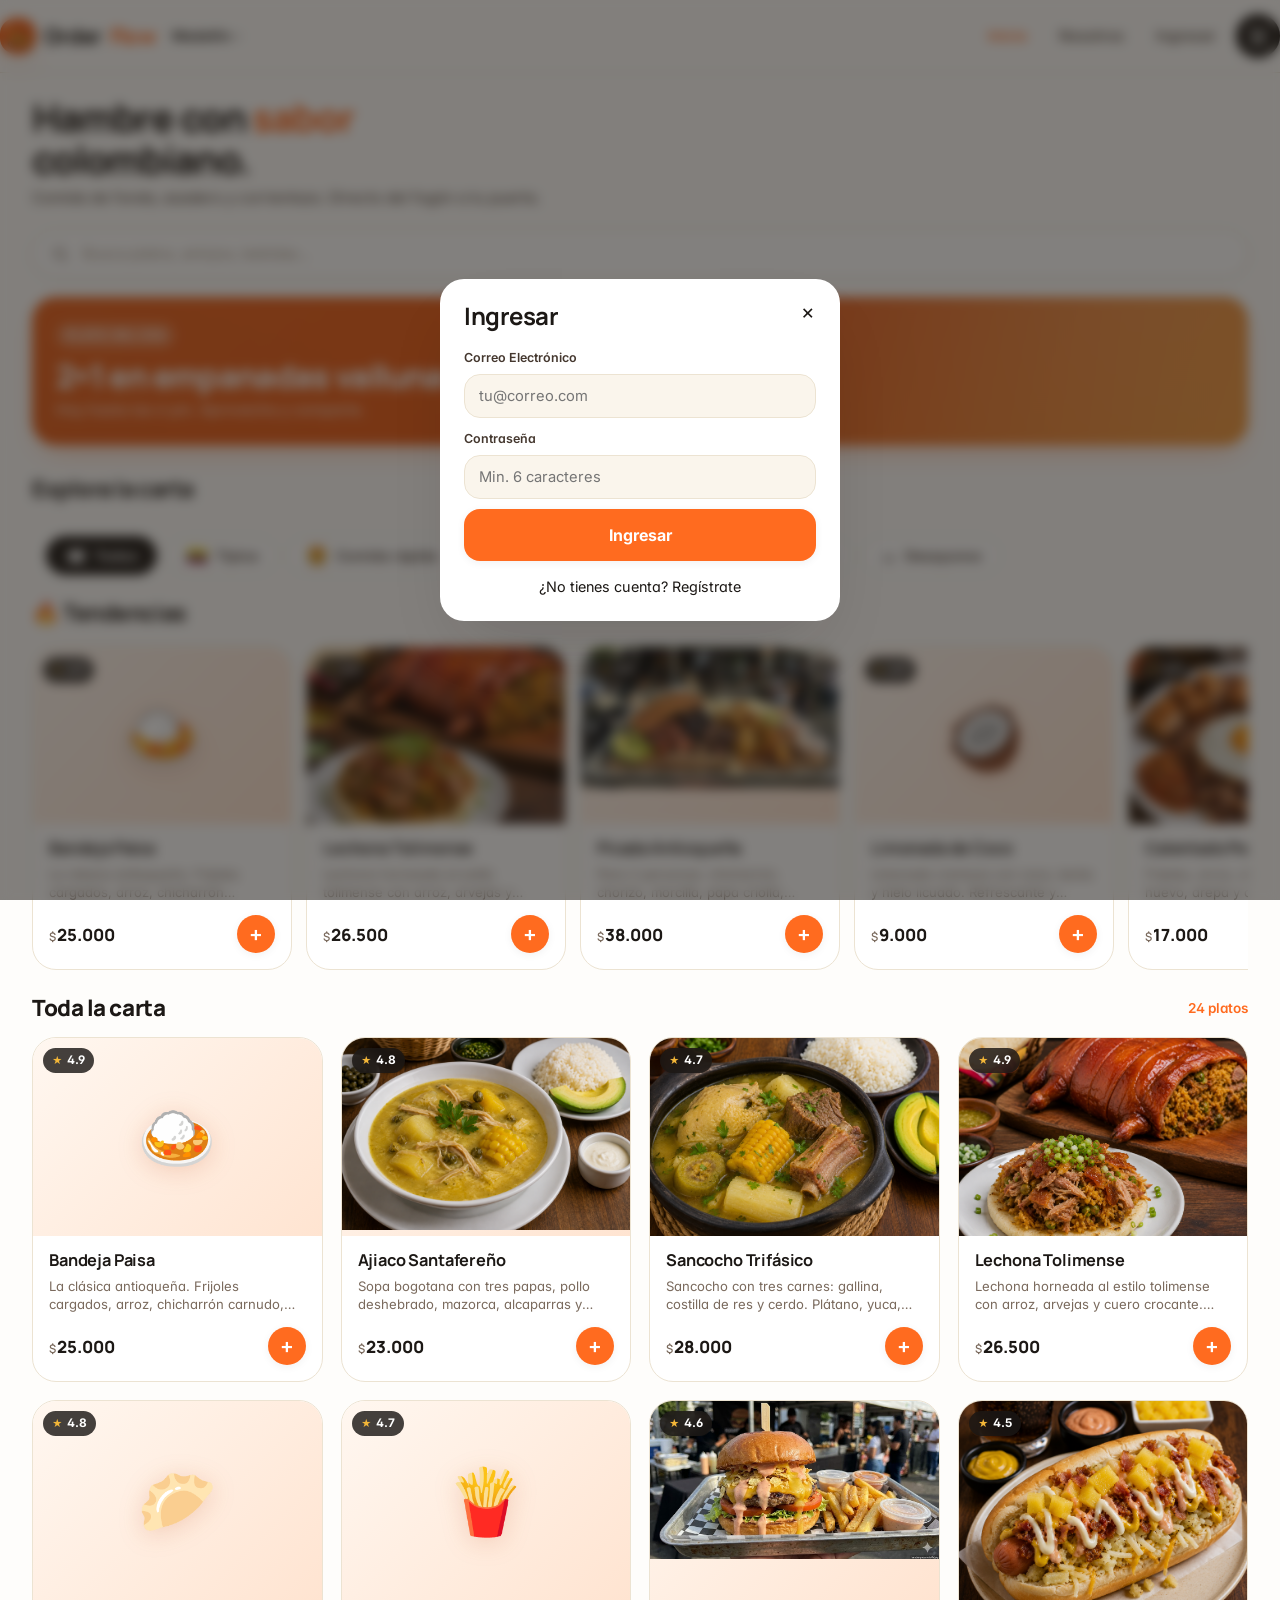
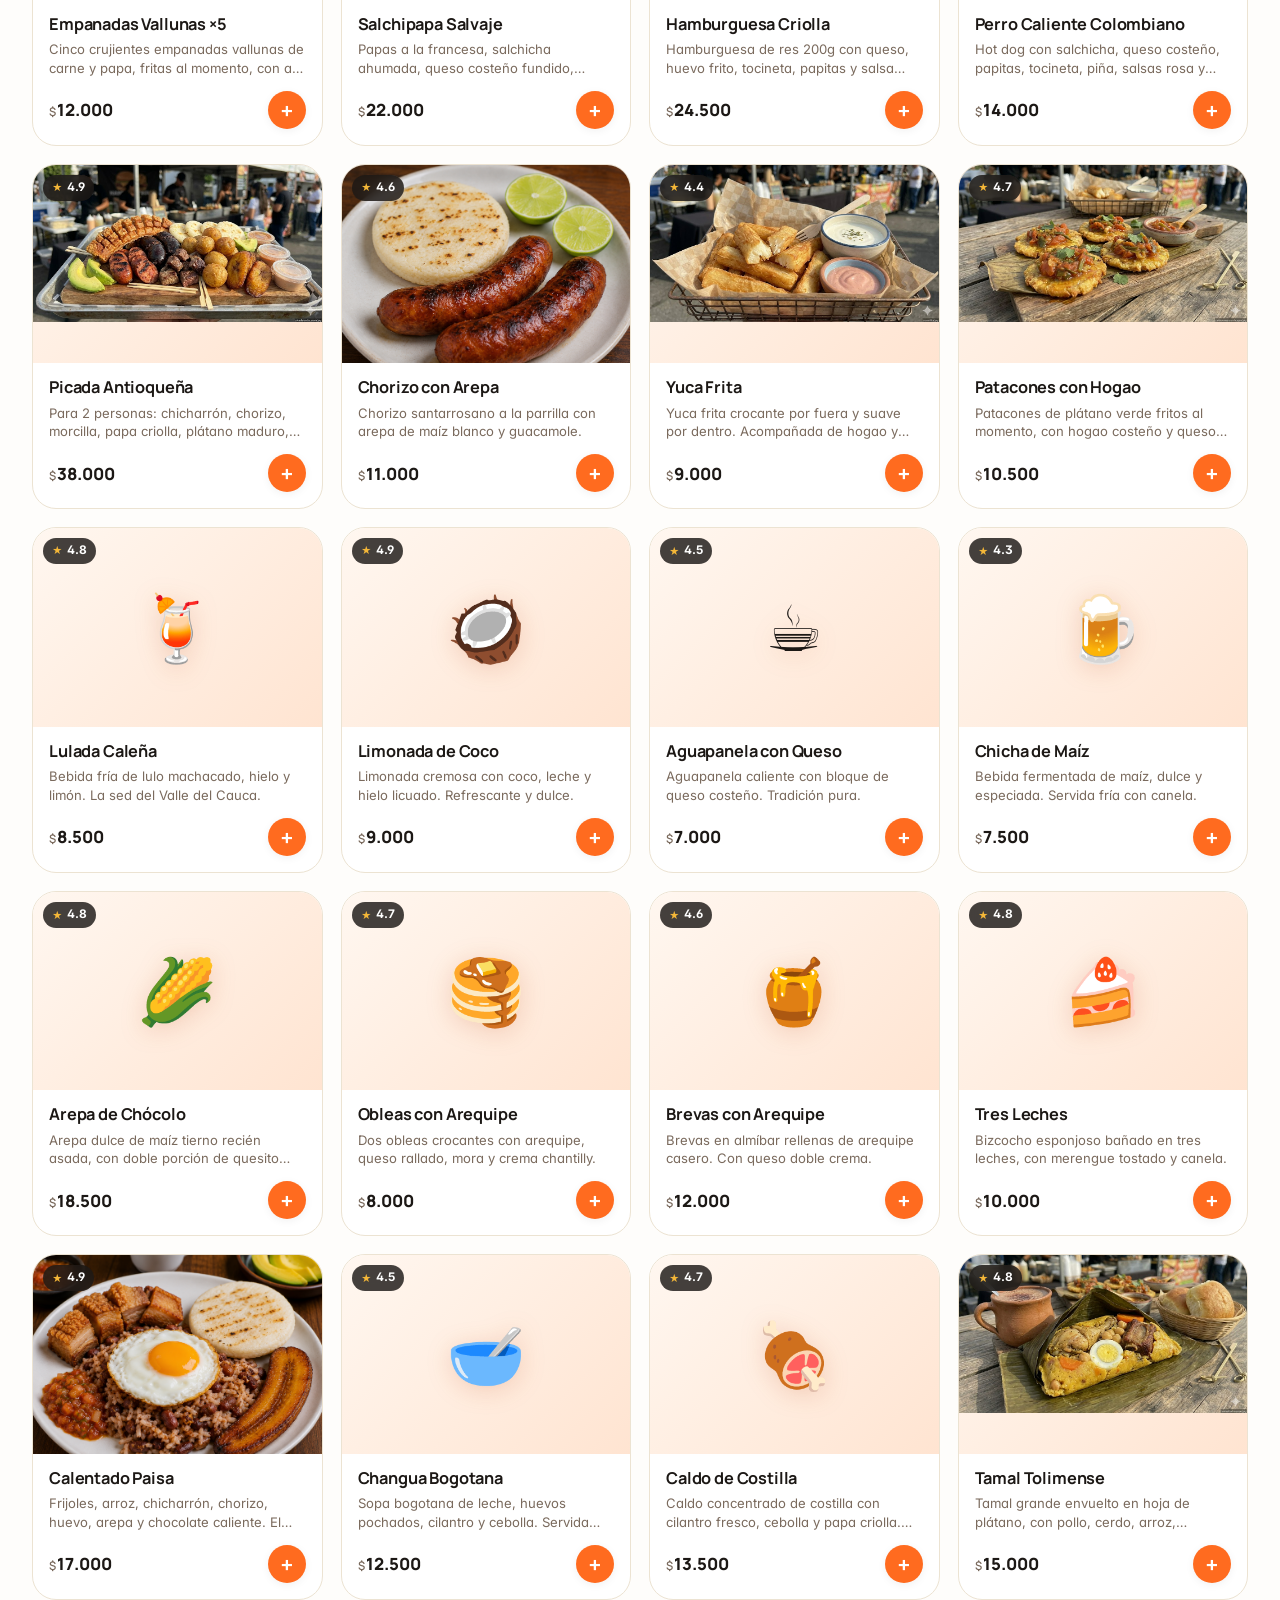
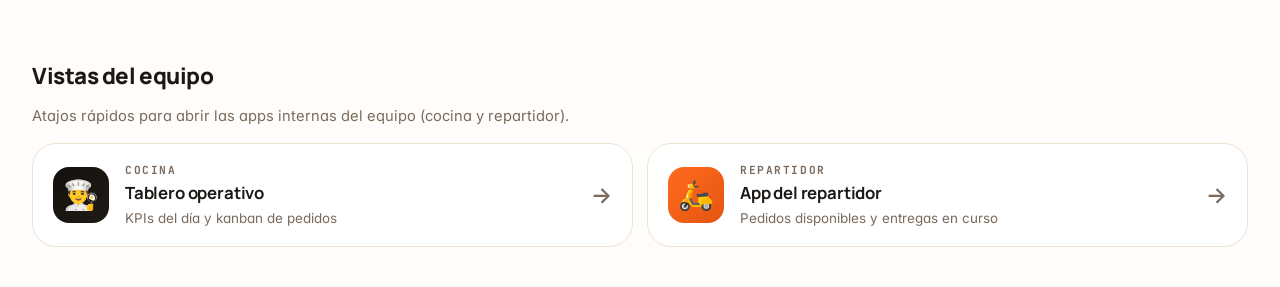
==== commit c3cdde09: "feat: adding user sesion module" ====
--- a/frontend/index.html
+++ b/frontend/index.html
@@ -32,6 +32,9 @@
                 <a href="index.html" class="activo">Inicio</a>
                 <a href="#misPedidos" id="navMisPedidos">Mis pedidos</a>
                 <a href="nosotros.html">Nosotros</a>
+                <a href="#" id="navLogin">Ingresar</a>
+                <span id="navUser" style="display:none; color:var(--cilantro); font-weight:600; margin-left: 10px;"></span>
+                <a href="#" id="navLogout" style="display:none;">Salir</a>
             </nav>
 
             <button type="button" class="btn-carrito" id="btnAbrirCarrito" aria-label="Abrir carrito">
@@ -200,6 +203,32 @@
                 </div>
                 <button type="button" class="modal-plato__btn-add" id="modalAgregar">Agregar al pedido</button>
             </div>
+        </div>
+    </div>
+
+    <!-- ════════════════ MODAL AUTH (Login / Register) ════════════════ -->
+    <div class="modal-overlay" id="authOverlay">
+        <div class="modal-plato" style="max-width: 400px; padding: 24px;" role="dialog" aria-label="Ingresar a tu cuenta">
+            <button class="modal-plato__cerrar" id="cerrarAuth" aria-label="Cerrar">×</button>
+            <h2 id="authTitulo" style="margin-bottom: 20px;">Ingresar</h2>
+            <form id="authForm">
+                <div class="campo" id="authNameField" style="display:none;">
+                    <label>Nombre</label>
+                    <input type="text" id="authName" placeholder="Tu nombre">
+                </div>
+                <div class="campo">
+                    <label>Correo Electrónico</label>
+                    <input type="email" id="authEmail" required placeholder="tu@correo.com">
+                </div>
+                <div class="campo">
+                    <label>Contraseña</label>
+                    <input type="password" id="authPassword" required placeholder="Min. 6 caracteres">
+                </div>
+                <button type="submit" class="btn-primario" id="authBtnSubmit" style="width:100%; margin-top:10px;">Ingresar</button>
+                <div style="margin-top: 15px; text-align: center; font-size: 0.9rem;">
+                    <a href="#" id="authToggleMode">¿No tienes cuenta? Regístrate</a>
+                </div>
+            </form>
         </div>
     </div>
 
